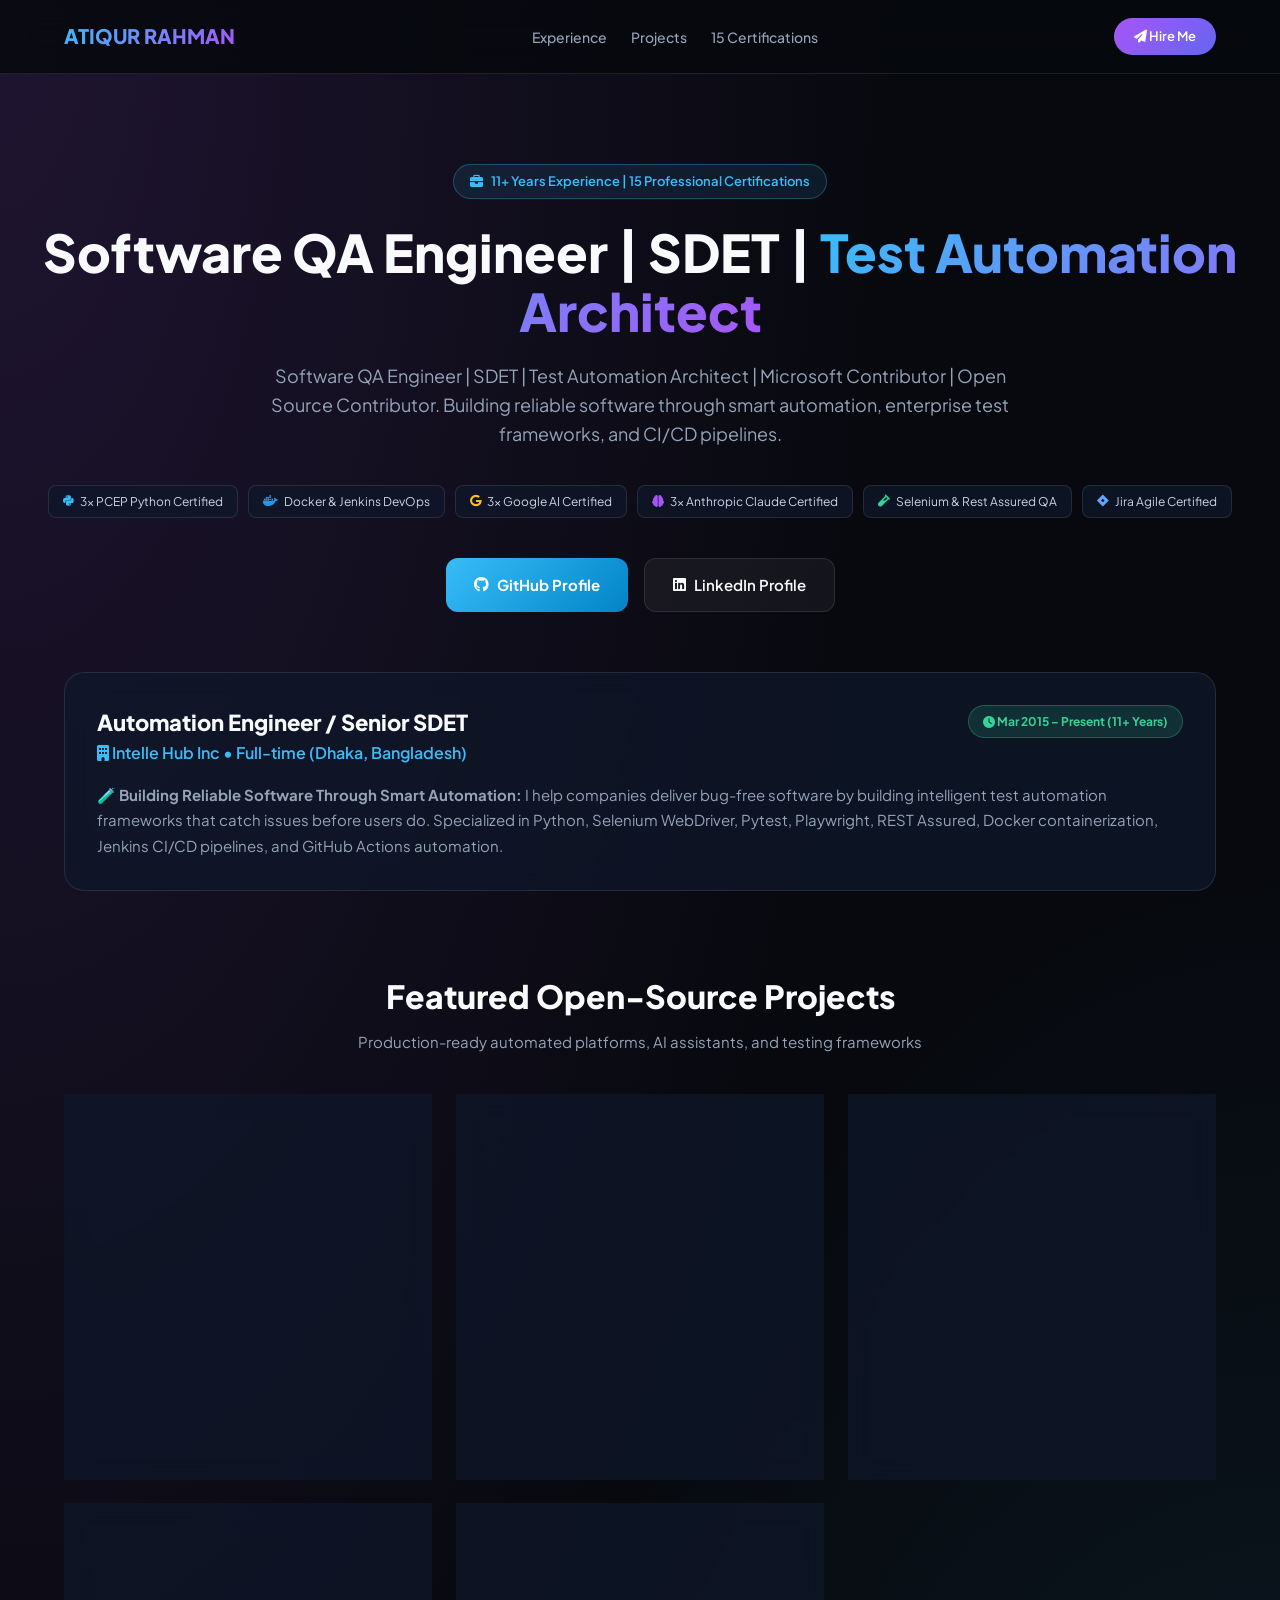
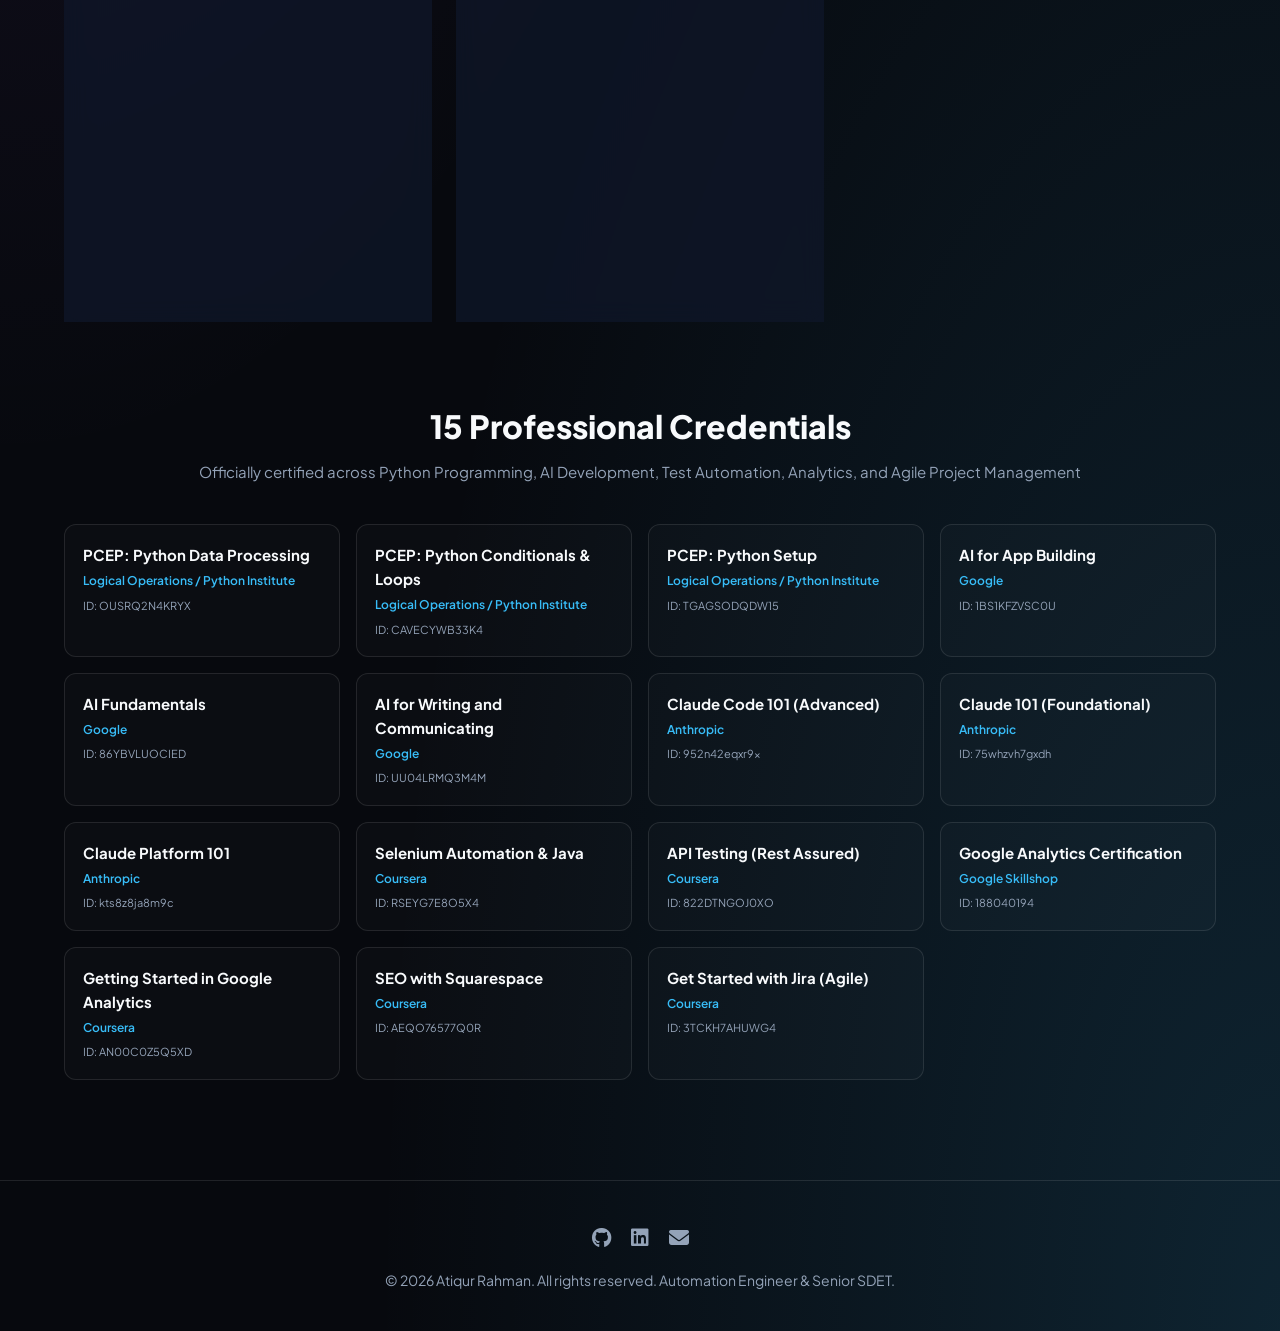
==== index.html @ 61e13b08 "docs: update main title to Software QA Engineer | SDET | Test Automation Architect | Microsoft Contr" ====
<!DOCTYPE html>
<html lang="en">
<head>
    <meta charset="UTF-8">
    <meta name="viewport" content="width=device-width, initial-scale=1.0">
    <meta name="description" content="Official Resume & Portfolio of Atiqur Rahman - Freelance QA Engineer, Remote SDET Automation Engineer, AI Workflow Automation Specialist & Docker/Jenkins DevOps practitioner.">
    <meta name="keywords" content="Atiqur Rahman, Atiqur Rahman SDET, Freelance QA Engineer, SDET-QA Automation Job, Remote SDET Automation Engineer, AI Workflow Automation Specialist, Docker, Jenkins, Containerization, QA Engineer Job, QA Engineer Resume, SDET Expert in Github, PCEP Certified Python Developer, Claude AI Certified, How to Use Claude API">
    <link rel="canonical" href="https://atiqur-rahman-pro.github.io/cv/" />

    <!-- OpenGraph Metadata for Social & Search Engines -->
    <meta property="og:type" content="profile">
    <meta property="og:title" content="Atiqur Rahman - Freelance QA Engineer & Remote SDET Automation Engineer">
    <meta property="og:description" content="Resume of Atiqur Rahman - Senior SDET, Freelance QA Engineer, Remote SDET Automation Engineer, and AI Workflow Automation Specialist. 11+ years experience & 15 certifications.">
    <meta property="og:url" content="https://atiqur-rahman-pro.github.io/cv/">
    <meta property="og:site_name" content="Atiqur Rahman - SDET-QA Automation Resume & Portfolio">
    <meta property="profile:first_name" content="Atiqur">
    <meta property="profile:last_name" content="Rahman">

    <!-- Google Search Structured Data (Enhanced Person JSON-LD Schema) -->
    <script type="application/ld+json">
    {
      "@context": "https://schema.org",
      "@type": "Person",
      "name": "Atiqur Rahman",
      "givenName": "Atiqur",
      "familyName": "Rahman",
      "alternateName": [
        "Atiqur Rahman SDET",
        "Freelance QA Engineer",
        "Remote SDET Automation Engineer",
        "AI Workflow Automation Specialist",
        "SDET Expert in Github"
      ],
      "jobTitle": "Senior SDET & Remote SDET Automation Engineer",
      "worksFor": {
        "@type": "Organization",
        "name": "Intelle Hub Inc"
      },
      "url": "https://atiqur-rahman-pro.github.io/cv/",
      "sameAs": [
        "https://www.linkedin.com/in/atiqur-rahman-pro",
        "https://github.com/atiqur-rahman-pro"
      ],
      "knowsAbout": [
        "Freelance QA Engineer",
        "SDET-QA Automation Job",
        "Remote SDET Automation Engineer",
        "AI Workflow Automation Specialist",
        "Software Development Engineer in Test (SDET)",
        "Docker Containerization & Compose",
        "Jenkins CI/CD Automation Pipelines",
        "Python Test Automation Frameworks",
        "Claude AI API Integration",
        "Selenium WebDriver & Pytest",
        "Jira REST API Automation"
      ]
    }
    </script>

    <!-- Google Search Structured Data (YouTube VideoObject Schema) -->
    <script type="application/ld+json">
    {
      "@context": "https://schema.org",
      "@type": "VideoObject",
      "name": "How to Use Claude API in Python & Build Automated Jira Workflows",
      "description": "Learn how to integrate Anthropic Claude 3.5 Sonnet API in Python, stream real-time responses, and auto-triage bug reports into Jira REST API tickets.",
      "thumbnailUrl": [
        "https://img.youtube.com/vi/7Nj9dbKWplY/maxresdefault.jpg",
        "https://atiqur-rahman-pro.github.io/cv/ai_automation_info_banner.jpg"
      ],
      "uploadDate": "2026-07-25T08:00:00+06:00",
      "duration": "PT8M30S",
      "contentUrl": "https://www.youtube.com/watch?v=7Nj9dbKWplY",
      "embedUrl": "https://www.youtube.com/embed/7Nj9dbKWplY",
      "author": {
        "@type": "Person",
        "name": "Atiqur Rahman"
      }
    }
    </script>




    <title>Atiqur Rahman - Freelance QA Engineer & Remote SDET Automation Engineer</title>



    <!-- Google Fonts -->
    <link rel="preconnect" href="https://fonts.googleapis.com">
    <link rel="preconnect" href="https://fonts.gstatic.com" crossorigin>
    <link href="https://fonts.googleapis.com/css2?family=Plus+Jakarta+Sans:wght@300;400;500;600;700;800&display=swap" rel="stylesheet">
    <!-- FontAwesome -->
    <link rel="stylesheet" href="https://cdnjs.cloudflare.com/ajax/libs/font-awesome/6.4.0/css/all.min.css">
    
    <style>
        :root {
            --bg-dark: #07090e;
            --panel-bg: rgba(15, 23, 42, 0.75);
            --panel-border: rgba(255, 255, 255, 0.1);
            --accent-cyan: #38bdf8;
            --accent-purple: #a855f7;
            --accent-green: #34d399;
            --accent-amber: #fbbf24;
            --text-main: #f8fafc;
            --text-muted: #94a3b8;
            --radius-lg: 20px;
            --radius-md: 12px;
        }

        * { margin: 0; padding: 0; box-sizing: border-box; font-family: 'Plus Jakarta Sans', sans-serif; }

        body {
            background-color: var(--bg-dark);
            background-image: 
                radial-gradient(at 0% 0%, rgba(168, 85, 247, 0.15) 0px, transparent 50%),
                radial-gradient(at 100% 100%, rgba(56, 189, 248, 0.15) 0px, transparent 50%);
            color: var(--text-main);
            line-height: 1.6;
        }

        .container { max-width: 1200px; margin: 0 auto; padding: 0 24px; }

        /* Navbar */
        header {
            position: sticky; top: 0; z-index: 100;
            background: rgba(7, 9, 14, 0.85); backdrop-filter: blur(16px);
            border-bottom: 1px solid var(--panel-border);
            padding: 18px 0;
        }
        .nav-wrap { display: flex; justify-content: space-between; align-items: center; }
        .logo { font-size: 20px; font-weight: 800; background: linear-gradient(135deg, var(--accent-cyan), var(--accent-purple)); -webkit-background-clip: text; -webkit-text-fill-color: transparent; }
        .nav-links { display: flex; gap: 24px; list-style: none; }
        .nav-links a { color: var(--text-muted); text-decoration: none; font-weight: 500; transition: color 0.2s; font-size: 14px; }
        .nav-links a:hover { color: var(--accent-cyan); }
        .btn-hire { background: linear-gradient(135deg, var(--accent-purple), #6366f1); color: #fff; padding: 8px 20px; border-radius: 30px; text-decoration: none; font-weight: 600; font-size: 13px; }

        /* Mobile Menu Toggle */
        .menu-toggle { display: none; background: none; border: none; color: var(--text-main); font-size: 20px; cursor: pointer; }

        /* Hero Section */
        .hero { padding: 90px 0 60px; text-align: center; }
        .hero-badge { display: inline-flex; align-items: center; gap: 8px; background: rgba(56, 189, 248, 0.1); border: 1px solid rgba(56, 189, 248, 0.3); color: var(--accent-cyan); padding: 6px 16px; border-radius: 30px; font-size: 13px; font-weight: 600; margin-bottom: 24px; }
        .hero h1 { font-size: 52px; font-weight: 800; line-height: 1.15; margin-bottom: 20px; }
        .hero h1 span { background: linear-gradient(135deg, var(--accent-cyan), var(--accent-purple)); -webkit-background-clip: text; -webkit-text-fill-color: transparent; }
        .hero p { font-size: 18px; color: var(--text-muted); max-width: 780px; margin: 0 auto 36px; }

        .cert-ribbon { display: flex; justify-content: center; flex-wrap: wrap; gap: 10px; margin-bottom: 40px; }
        .cert-chip { background: var(--panel-bg); border: 1px solid var(--panel-border); padding: 6px 14px; border-radius: 8px; font-size: 12px; color: #cbd5e1; display: flex; align-items: center; gap: 6px; }

        .hero-cta { display: flex; justify-content: center; gap: 16px; flex-wrap: wrap; }
        .btn-primary { background: linear-gradient(135deg, var(--accent-cyan), #0284c7); color: #fff; padding: 14px 28px; border-radius: var(--radius-md); text-decoration: none; font-weight: 700; font-size: 15px; display: flex; align-items: center; gap: 8px; }
        .btn-secondary { background: rgba(255, 255, 255, 0.05); border: 1px solid var(--panel-border); color: var(--text-main); padding: 14px 28px; border-radius: var(--radius-md); text-decoration: none; font-weight: 600; font-size: 15px; display: flex; align-items: center; gap: 8px; }

        /* Experience Card */
        .exp-card { background: var(--panel-bg); border: 1px solid var(--panel-border); border-radius: var(--radius-lg); padding: 32px; margin-bottom: 60px; backdrop-filter: blur(12px); }
        .exp-header { display: flex; justify-content: space-between; align-items: flex-start; flex-wrap: wrap; gap: 16px; margin-bottom: 16px; }
        .exp-title h3 { font-size: 22px; font-weight: 800; color: var(--text-main); }
        .exp-title .company { font-size: 16px; color: var(--accent-cyan); font-weight: 600; }
        .exp-badge { background: rgba(52, 211, 153, 0.15); border: 1px solid rgba(52, 211, 153, 0.3); color: var(--accent-green); padding: 6px 14px; border-radius: 20px; font-size: 12px; font-weight: 700; }
        .exp-card p { color: var(--text-muted); font-size: 15px; line-height: 1.7; }

        /* Section Titles */
        .section-title { text-align: center; margin: 80px 0 40px; }
        .section-title h2 { font-size: 32px; font-weight: 800; }
        .section-title p { color: var(--text-muted); font-size: 15px; margin-top: 8px; }

        /* Projects Grid */
        .projects-grid { display: grid; grid-template-columns: repeat(auto-fit, minmax(320px, 1fr)); gap: 24px; }
        .project-card { background: var(--panel-bg); backdrop-filter: blur(12px); border: 1px solid var(--panel-border); border-radius: var(--radius-lg); padding: 28px; display: flex; flex-direction: column; justify-content: space-between; transition: transform 0.3s, border-color 0.3s; }
        .project-card:hover { transform: translateY(-4px); border-color: var(--accent-purple); }
        .project-tag { font-size: 11px; font-weight: 700; text-transform: uppercase; color: var(--accent-cyan); letter-spacing: 1px; margin-bottom: 12px; }
        .project-card h3 { font-size: 20px; font-weight: 700; margin-bottom: 10px; }
        .project-card p { font-size: 14px; color: var(--text-muted); margin-bottom: 20px; line-height: 1.6; }
        .tech-stack { display: flex; flex-wrap: wrap; gap: 6px; margin-bottom: 24px; }
        .t-badge { background: rgba(255, 255, 255, 0.05); border: 1px solid rgba(255, 255, 255, 0.08); padding: 4px 10px; border-radius: 6px; font-size: 11px; color: #cbd5e1; }
        .project-links { display: flex; gap: 12px; margin-top: auto; }
        .p-btn { font-size: 13px; font-weight: 600; text-decoration: none; color: var(--text-main); background: rgba(255, 255, 255, 0.06); padding: 8px 16px; border-radius: 8px; border: 1px solid var(--panel-border); display: flex; align-items: center; gap: 6px; }
        .p-btn:hover { background: rgba(255, 255, 255, 0.12); }

        /* Certifications Grid (All 15 Certifications) */
        .cert-grid { display: grid; grid-template-columns: repeat(auto-fit, minmax(260px, 1fr)); gap: 16px; }
        .cert-card { background: rgba(255, 255, 255, 0.02); border: 1px solid var(--panel-border); border-radius: var(--radius-md); padding: 18px; }
        .cert-card h4 { font-size: 15px; font-weight: 700; margin-bottom: 4px; color: var(--text-main); }
        .cert-card .org { font-size: 12px; color: var(--accent-cyan); font-weight: 600; margin-bottom: 6px; }
        .cert-card .id { font-size: 11px; color: var(--text-muted); }

        /* Responsive Breakpoints */
        @media (max-width: 768px) {
            .hero h1 { font-size: 36px; }
            .nav-links { display: none; }
            .menu-toggle { display: block; }
            .nav-links.active { display: flex; position: absolute; top: 100%; left: 0; right: 0; background: var(--bg-dark); flex-direction: column; padding: 20px; border-bottom: 1px solid var(--panel-border); text-align: center; }
        }

        /* Footer */
        footer { border-top: 1px solid var(--panel-border); margin-top: 100px; padding: 40px 0; text-align: center; color: var(--text-muted); font-size: 14px; }
        .social-links { display: flex; justify-content: center; gap: 20px; margin-bottom: 16px; font-size: 20px; }
        .social-links a { color: var(--text-muted); transition: color 0.2s; }
        .social-links a:hover { color: var(--accent-cyan); }
    </style>
</head>
<body>

    <!-- Header Navigation -->
    <header>
        <div class="container nav-wrap">
            <div class="logo">ATIQUR RAHMAN</div>
            <button class="menu-toggle" id="menuToggle" aria-label="Toggle navigation"><i class="fa-solid fa-bars"></i></button>
            <ul class="nav-links" id="navLinks">
                <li><a href="#experience">Experience</a></li>
                <li><a href="#projects">Projects</a></li>
                <li><a href="#certifications">15 Certifications</a></li>
            </ul>
            <a href="mailto:rahman.arpro@gmail.com" class="btn-hire"><i class="fa-solid fa-paper-plane"></i> Hire Me</a>
        </div>
    </header>

    <!-- Hero Section -->
    <section class="hero container">
        <div class="hero-badge">
            <i class="fa-solid fa-briefcase"></i> 11+ Years Experience | 15 Professional Certifications
        </div>
        <h1>Software QA Engineer | SDET | <span>Test Automation Architect</span></h1>
        <p>Software QA Engineer | SDET | Test Automation Architect | Microsoft Contributor | Open Source Contributor. Building reliable software through smart automation, enterprise test frameworks, and CI/CD pipelines.</p>

        <div class="cert-ribbon">
            <div class="cert-chip"><i class="fa-brands fa-python" style="color:#38bdf8"></i> 3x PCEP Python Certified</div>
            <div class="cert-chip"><i class="fa-brands fa-docker" style="color:#2496ed"></i> Docker & Jenkins DevOps</div>
            <div class="cert-chip"><i class="fa-brands fa-google" style="color:#fbbf24"></i> 3x Google AI Certified</div>
            <div class="cert-chip"><i class="fa-solid fa-brain" style="color:#a855f7"></i> 3x Anthropic Claude Certified</div>
            <div class="cert-chip"><i class="fa-solid fa-vial" style="color:#34d399"></i> Selenium & Rest Assured QA</div>
            <div class="cert-chip"><i class="fa-brands fa-jira" style="color:#60a5fa"></i> Jira Agile Certified</div>
        </div>

        <div class="hero-cta">
            <a href="https://github.com/atiqur-rahman-pro" target="_blank" class="btn-primary"><i class="fa-brands fa-github"></i> GitHub Profile</a>
            <a href="https://www.linkedin.com/in/atiqur-rahman-pro" target="_blank" class="btn-secondary"><i class="fa-brands fa-linkedin"></i> LinkedIn Profile</a>
        </div>
    </section>

    <!-- Experience Highlight -->
    <section class="container" id="experience">
        <div class="exp-card">
            <div class="exp-header">
                <div class="exp-title">
                    <h3>Automation Engineer / Senior SDET</h3>
                    <div class="company"><i class="fa-solid fa-building"></i> Intelle Hub Inc • Full-time (Dhaka, Bangladesh)</div>
                </div>
                <div class="exp-badge"><i class="fa-solid fa-clock"></i> Mar 2015 – Present (11+ Years)</div>
            </div>
            <p>🧪 <b>Building Reliable Software Through Smart Automation:</b> I help companies deliver bug-free software by building intelligent test automation frameworks that catch issues before users do. Specialized in Python, Selenium WebDriver, Pytest, Playwright, REST Assured, Docker containerization, Jenkins CI/CD pipelines, and GitHub Actions automation.</p>
        </div>
    </section>


    <!-- Featured Projects -->
    <section class="container" id="projects">
        <div class="section-title">
            <h2>Featured Open-Source Projects</h2>
            <p>Production-ready automated platforms, AI assistants, and testing frameworks</p>
        </div>

        <div class="projects-grid">
            
            <!-- OmniAgent AI -->
            <div class="project-card">
                <div>
                    <div class="project-tag">AI & Workflow Automation</div>
                    <h3>OmniAgent Platform</h3>
                    <p>Enterprise AI workflow platform connecting Claude AI & Gemini with Jira REST API to auto-triage customer bug reports into Jira issues with live glassmorphism dashboard.</p>
                    <div class="tech-stack">
                        <span class="t-badge">Python</span>
                        <span class="t-badge">FastAPI</span>
                        <span class="t-badge">Claude API</span>
                        <span class="t-badge">Jira REST API</span>
                        <span class="t-badge">Pytest</span>
                    </div>
                </div>
                <div class="project-links">
                    <a href="https://github.com/atiqur-rahman-pro/omniagent-ai" target="_blank" class="p-btn"><i class="fa-brands fa-github"></i> Code Repo</a>
                </div>
            </div>

            <!-- AI Voice Examiner -->
            <div class="project-card">
                <div>
                    <div class="project-tag">AI & Voice Tool</div>
                    <h3>AI Voice Examiner</h3>
                    <p>Browser-native voice interview examiner covering 110+ SDET & QA topics across 11 essential domains. Evaluates spoken answers using Web Speech APIs and keyword auto-scoring.</p>
                    <div class="tech-stack">
                        <span class="t-badge">JavaScript</span>
                        <span class="t-badge">Web Speech API</span>
                        <span class="t-badge">NLP Scoring</span>
                        <span class="t-badge">Serverless</span>
                    </div>
                </div>
                <div class="project-links">
                    <a href="https://github.com/atiqur-rahman-pro/qa-interview-prep" target="_blank" class="p-btn"><i class="fa-brands fa-github"></i> Code Repo</a>
                </div>
            </div>

            <!-- 12-Point Web Audit -->
            <div class="project-card">
                <div>
                    <div class="project-tag">QA Automation & CI/CD</div>
                    <h3>12-Point Web Audit Framework</h3>
                    <p>Automated diagnostic framework reducing audit execution time from 4 hours to ~60s (95% efficiency gain). Integrated with Allure Reports & GitHub Actions CI/CD.</p>
                    <div class="tech-stack">
                        <span class="t-badge">Python</span>
                        <span class="t-badge">Selenium</span>
                        <span class="t-badge">Pytest</span>
                        <span class="t-badge">Allure</span>
                        <span class="t-badge">CI/CD</span>
                    </div>
                </div>
                <div class="project-links">
                    <a href="https://github.com/atiqur-rahman-pro/web-audit-automation-framework" target="_blank" class="p-btn"><i class="fa-brands fa-github"></i> Code Repo</a>
                </div>
            </div>

            <!-- Enterprise Todo App & Automated Test Suite -->
            <div class="project-card">
                <div>
                    <div class="project-tag">Web & Test Automation</div>
                    <h3>Enterprise Todo App & Test Suite</h3>
                    <p>Modern task management application paired with an automated Playwright & Pytest E2E regression testing framework. Features cross-browser CI/CD execution and LocalStorage state validation.</p>
                    <div class="tech-stack">
                        <span class="t-badge">Python</span>
                        <span class="t-badge">Playwright</span>
                        <span class="t-badge">Pytest</span>
                        <span class="t-badge">JavaScript</span>
                        <span class="t-badge">GitHub Actions</span>
                    </div>
                </div>
                <div class="project-links">
                    <a href="https://github.com/atiqur-rahman-pro/todo-app" target="_blank" class="p-btn"><i class="fa-brands fa-github"></i> Code Repo</a>
                </div>
            </div>

            <!-- GA4 BI Dashboard -->
            <div class="project-card">
                <div>
                    <div class="project-tag">Data Engineering & Analytics</div>
                    <h3>GA4 BI Analytics Dashboard</h3>
                    <p>Python data pipeline ingesting Google Analytics 4 API metrics into automated business intelligence dashboards for real-time user insights.</p>
                    <div class="tech-stack">
                        <span class="t-badge">Python</span>
                        <span class="t-badge">GA4 API</span>
                        <span class="t-badge">Pandas</span>
                        <span class="t-badge">BI Dashboard</span>
                    </div>
                </div>
                <div class="project-links">
                    <a href="https://github.com/atiqur-rahman-pro/ga4-bi-dashboard" target="_blank" class="p-btn"><i class="fa-brands fa-github"></i> Code Repo</a>
                </div>
            </div>

        </div>
    </section>

    <!-- Certifications Matrix (All 15 Certifications) -->
    <section class="container" id="certifications">
        <div class="section-title">
            <h2>15 Professional Credentials</h2>
            <p>Officially certified across Python Programming, AI Development, Test Automation, Analytics, and Agile Project Management</p>
        </div>

        <div class="cert-grid">
            <div class="cert-card">
                <h4>PCEP: Python Data Processing</h4>
                <div class="org">Logical Operations / Python Institute</div>
                <div class="id">ID: OUSRQ2N4KRYX</div>
            </div>
            <div class="cert-card">
                <h4>PCEP: Python Conditionals & Loops</h4>
                <div class="org">Logical Operations / Python Institute</div>
                <div class="id">ID: CAVECYWB33K4</div>
            </div>
            <div class="cert-card">
                <h4>PCEP: Python Setup</h4>
                <div class="org">Logical Operations / Python Institute</div>
                <div class="id">ID: TGAGSODQDW15</div>
            </div>
            <div class="cert-card">
                <h4>AI for App Building</h4>
                <div class="org">Google</div>
                <div class="id">ID: 1BS1KFZVSC0U</div>
            </div>
            <div class="cert-card">
                <h4>AI Fundamentals</h4>
                <div class="org">Google</div>
                <div class="id">ID: 86YBVLUOCIED</div>
            </div>
            <div class="cert-card">
                <h4>AI for Writing and Communicating</h4>
                <div class="org">Google</div>
                <div class="id">ID: UU04LRMQ3M4M</div>
            </div>
            <div class="cert-card">
                <h4>Claude Code 101 (Advanced)</h4>
                <div class="org">Anthropic</div>
                <div class="id">ID: 952n42eqxr9x</div>
            </div>
            <div class="cert-card">
                <h4>Claude 101 (Foundational)</h4>
                <div class="org">Anthropic</div>
                <div class="id">ID: 75whzvh7gxdh</div>
            </div>
            <div class="cert-card">
                <h4>Claude Platform 101</h4>
                <div class="org">Anthropic</div>
                <div class="id">ID: kts8z8ja8m9c</div>
            </div>

            <div class="cert-card">
                <h4>Selenium Automation & Java</h4>
                <div class="org">Coursera</div>
                <div class="id">ID: RSEYG7E8O5X4</div>
            </div>
            <div class="cert-card">
                <h4>API Testing (Rest Assured)</h4>
                <div class="org">Coursera</div>
                <div class="id">ID: 822DTNGOJ0XO</div>
            </div>
            <div class="cert-card">
                <h4>Google Analytics Certification</h4>
                <div class="org">Google Skillshop</div>
                <div class="id">ID: 188040194</div>
            </div>
            <div class="cert-card">
                <h4>Getting Started in Google Analytics</h4>
                <div class="org">Coursera</div>
                <div class="id">ID: AN00C0Z5Q5XD</div>
            </div>
            <div class="cert-card">
                <h4>SEO with Squarespace</h4>
                <div class="org">Coursera</div>
                <div class="id">ID: AEQO76577Q0R</div>
            </div>
            <div class="cert-card">
                <h4>Get Started with Jira (Agile)</h4>
                <div class="org">Coursera</div>
                <div class="id">ID: 3TCKH7AHUWG4</div>
            </div>
        </div>
    </section>

    <!-- Footer -->
    <footer>
        <div class="container">
            <div class="social-links">
                <a href="https://github.com/atiqur-rahman-pro" target="_blank" aria-label="GitHub"><i class="fa-brands fa-github"></i></a>
                <a href="https://www.linkedin.com/in/atiqur-rahman-pro" target="_blank" aria-label="LinkedIn"><i class="fa-brands fa-linkedin"></i></a>
                <a href="mailto:rahman.arpro@gmail.com" aria-label="Email"><i class="fa-solid fa-envelope"></i></a>
            </div>
            <p>&copy; 2026 Atiqur Rahman. All rights reserved. Automation Engineer & Senior SDET.</p>
        </div>
    </footer>

    <script>
        // Responsive Menu Toggle
        const menuToggle = document.getElementById('menuToggle');
        const navLinks = document.getElementById('navLinks');
        if (menuToggle && navLinks) {
            menuToggle.addEventListener('click', () => {
                navLinks.classList.toggle('active');
            });
        }
    </script>
</body>
</html>
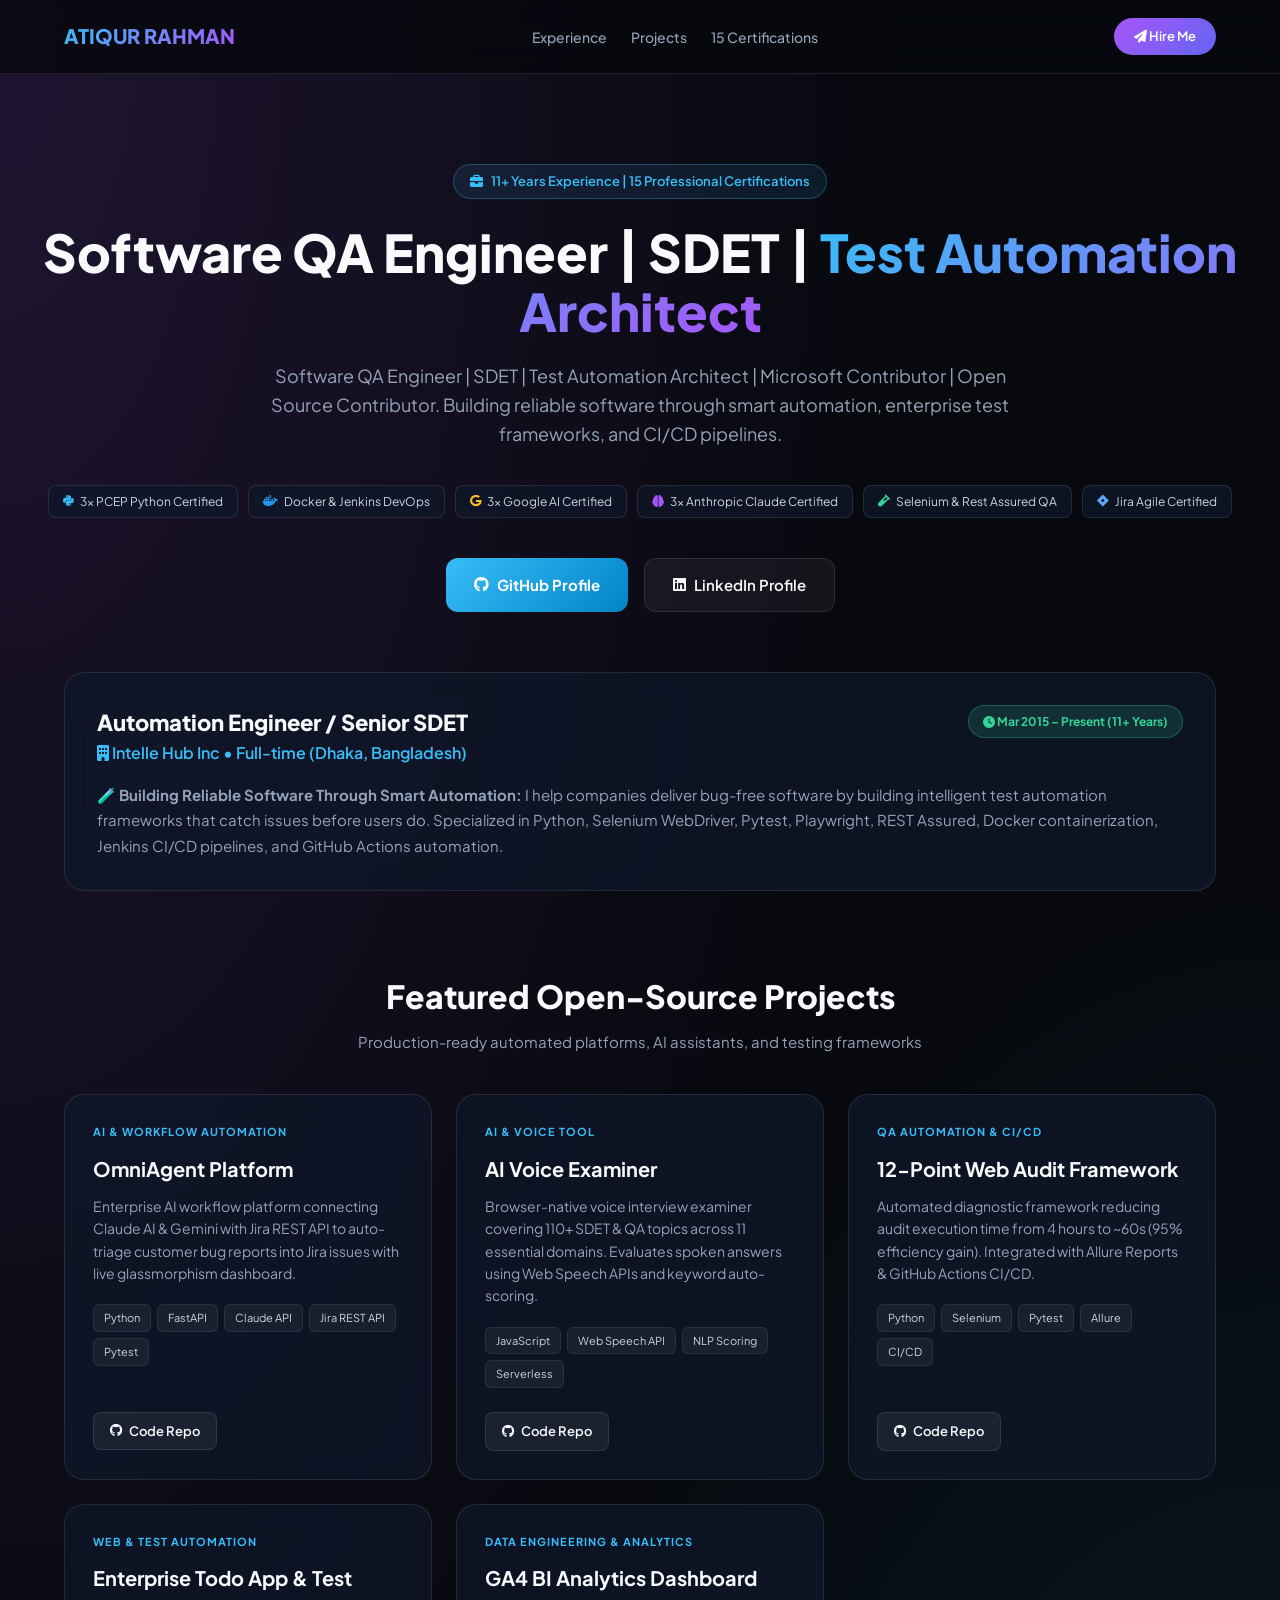
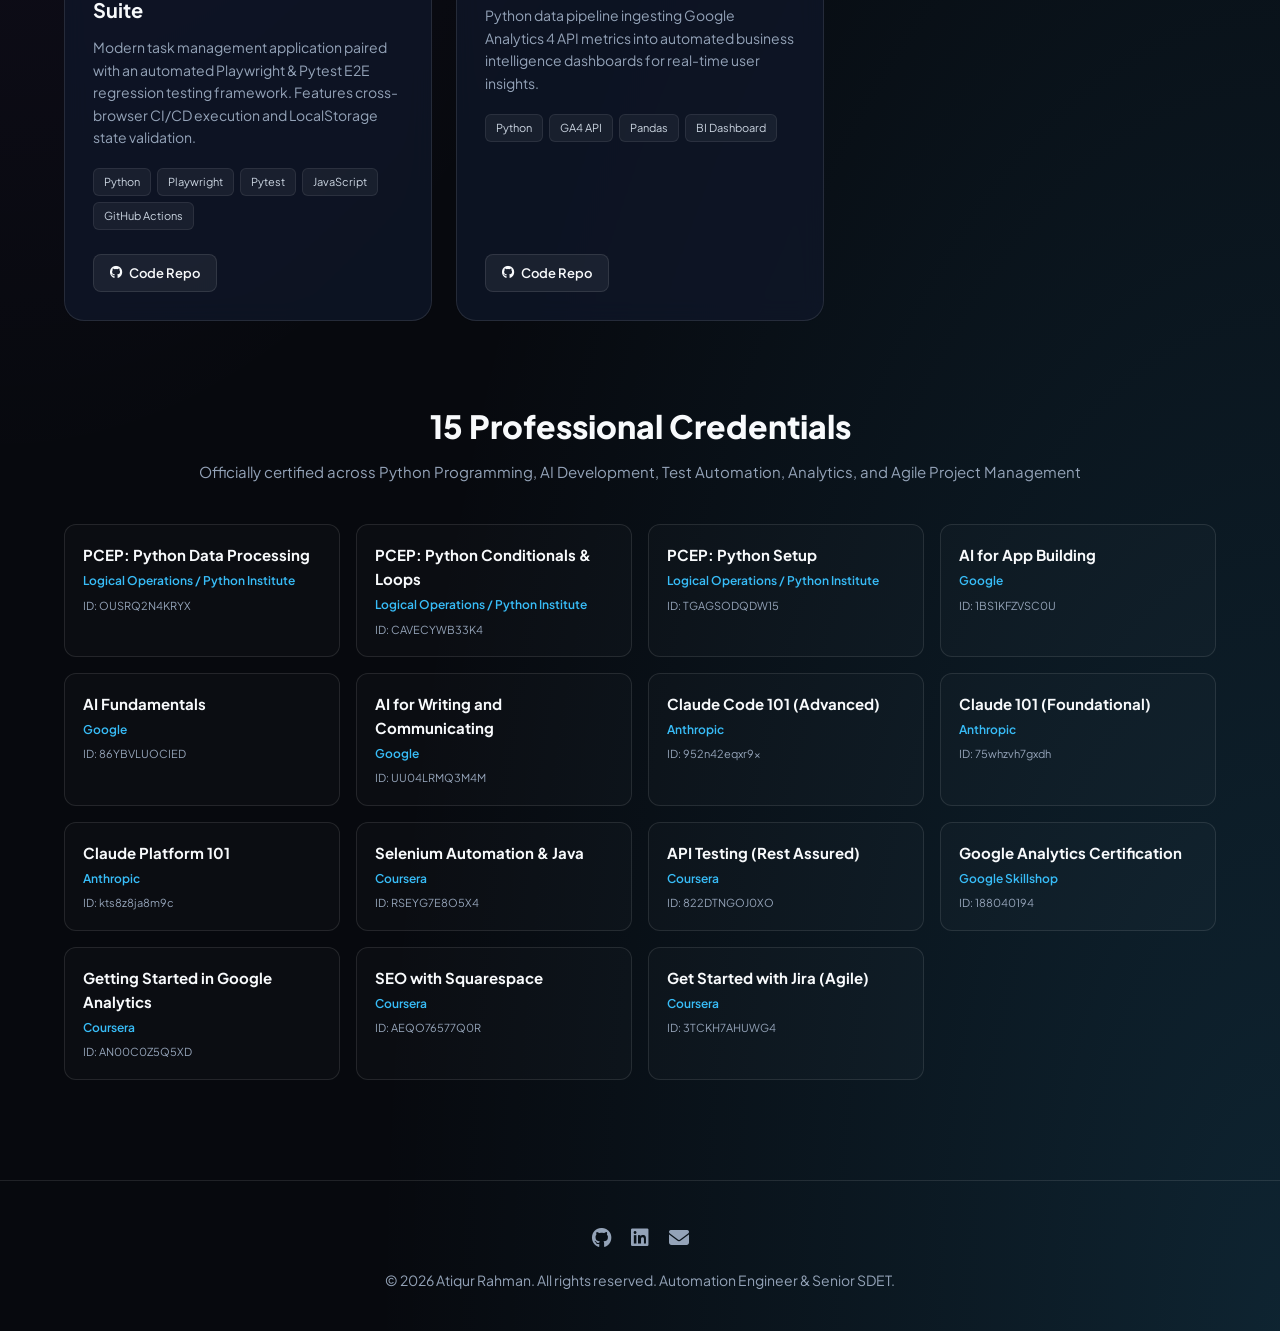
==== commit b827f2b0: "seo: update OpenGraph & Twitter meta tags with new title and preview banner image" ====
--- a/index.html
+++ b/index.html
@@ -9,10 +9,11 @@
 
     <!-- OpenGraph Metadata for Social & Search Engines -->
     <meta property="og:type" content="profile">
-    <meta property="og:title" content="Atiqur Rahman - Freelance QA Engineer & Remote SDET Automation Engineer">
-    <meta property="og:description" content="Resume of Atiqur Rahman - Senior SDET, Freelance QA Engineer, Remote SDET Automation Engineer, and AI Workflow Automation Specialist. 11+ years experience & 15 certifications.">
+    <meta property="og:title" content="Atiqur Rahman | Software QA Engineer | SDET | Test Automation Architect | Microsoft Contributor">
+    <meta property="og:description" content="Software QA Engineer, SDET, Test Automation Architect, Microsoft Contributor, and Open Source Contributor. 11+ years experience & 15 professional certifications.">
     <meta property="og:url" content="https://atiqur-rahman-pro.github.io/cv/">
-    <meta property="og:site_name" content="Atiqur Rahman - SDET-QA Automation Resume & Portfolio">
+    <meta property="og:site_name" content="Atiqur Rahman - Software QA Engineer & SDET Architect">
+    <meta property="og:image" content="https://atiqur-rahman-pro.github.io/cv/ai_automation_info_banner.jpg">
     <meta property="profile:first_name" content="Atiqur">
     <meta property="profile:last_name" content="Rahman">
 
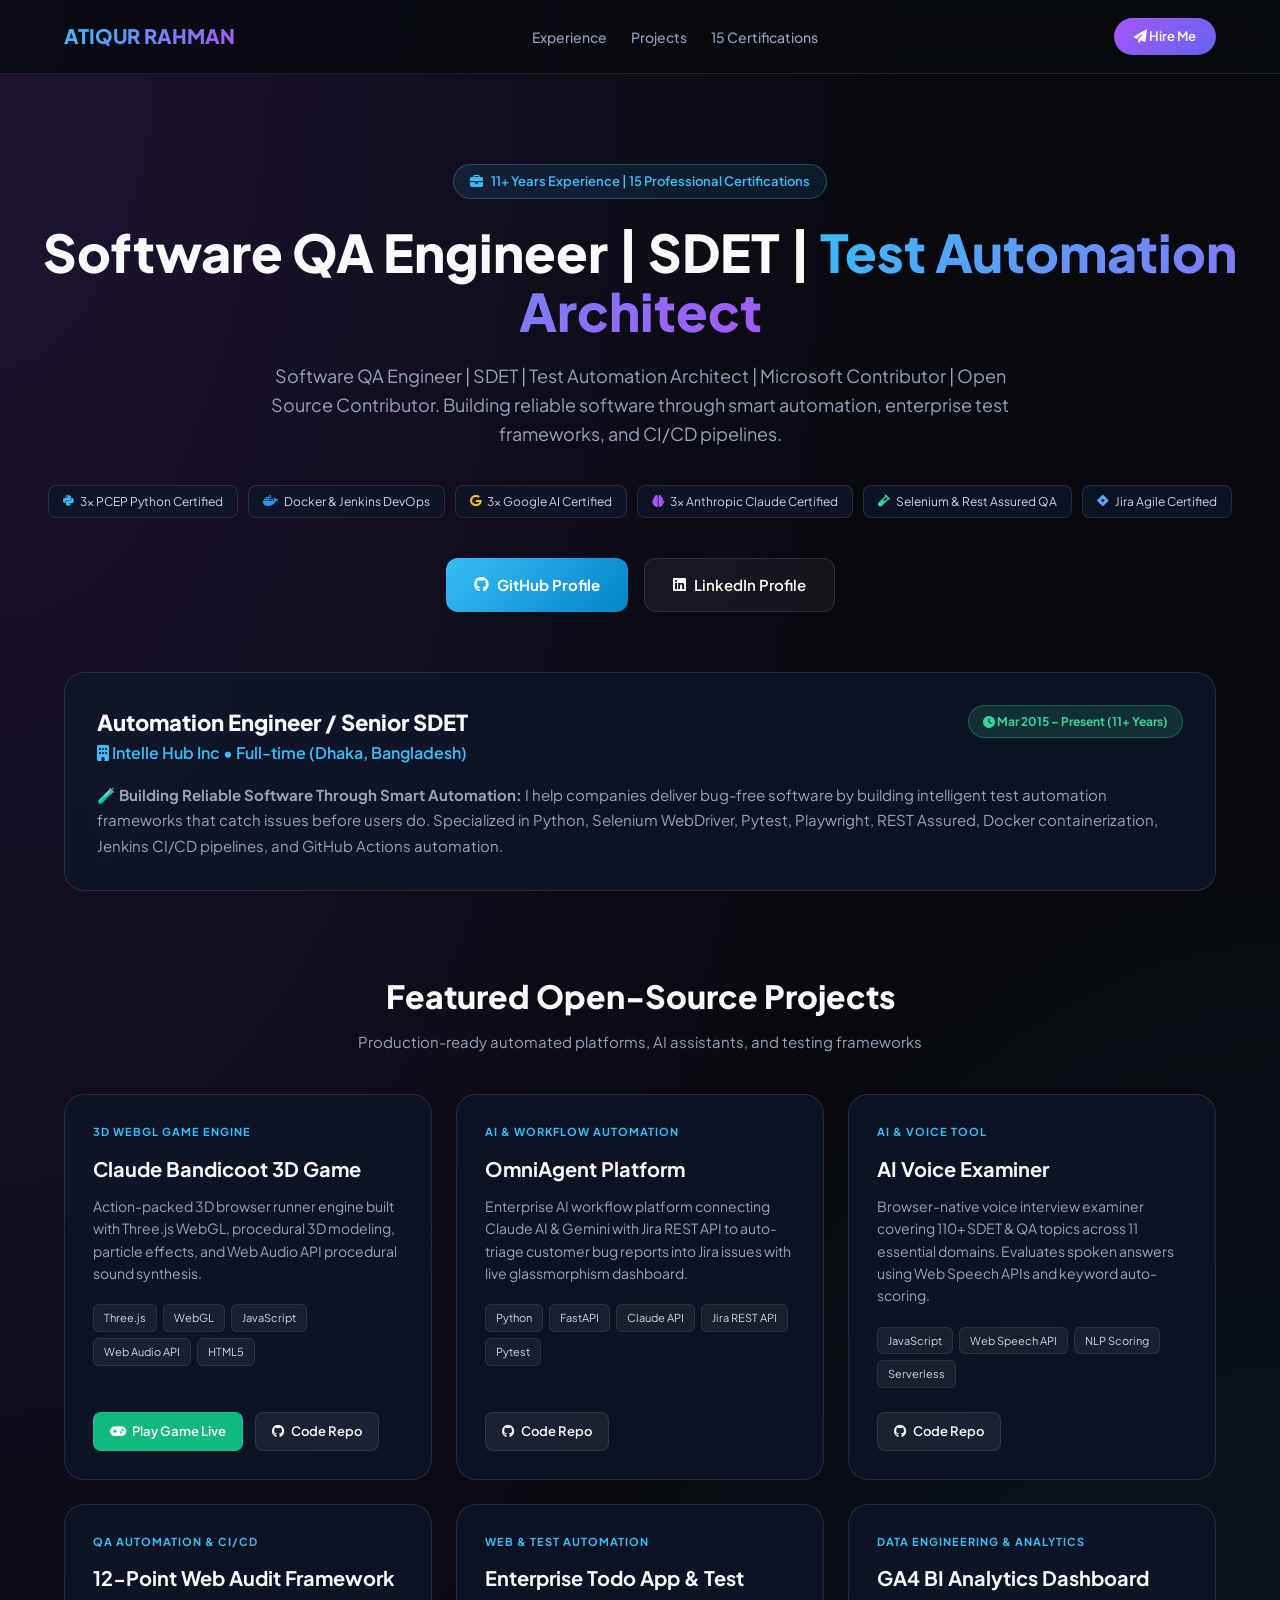
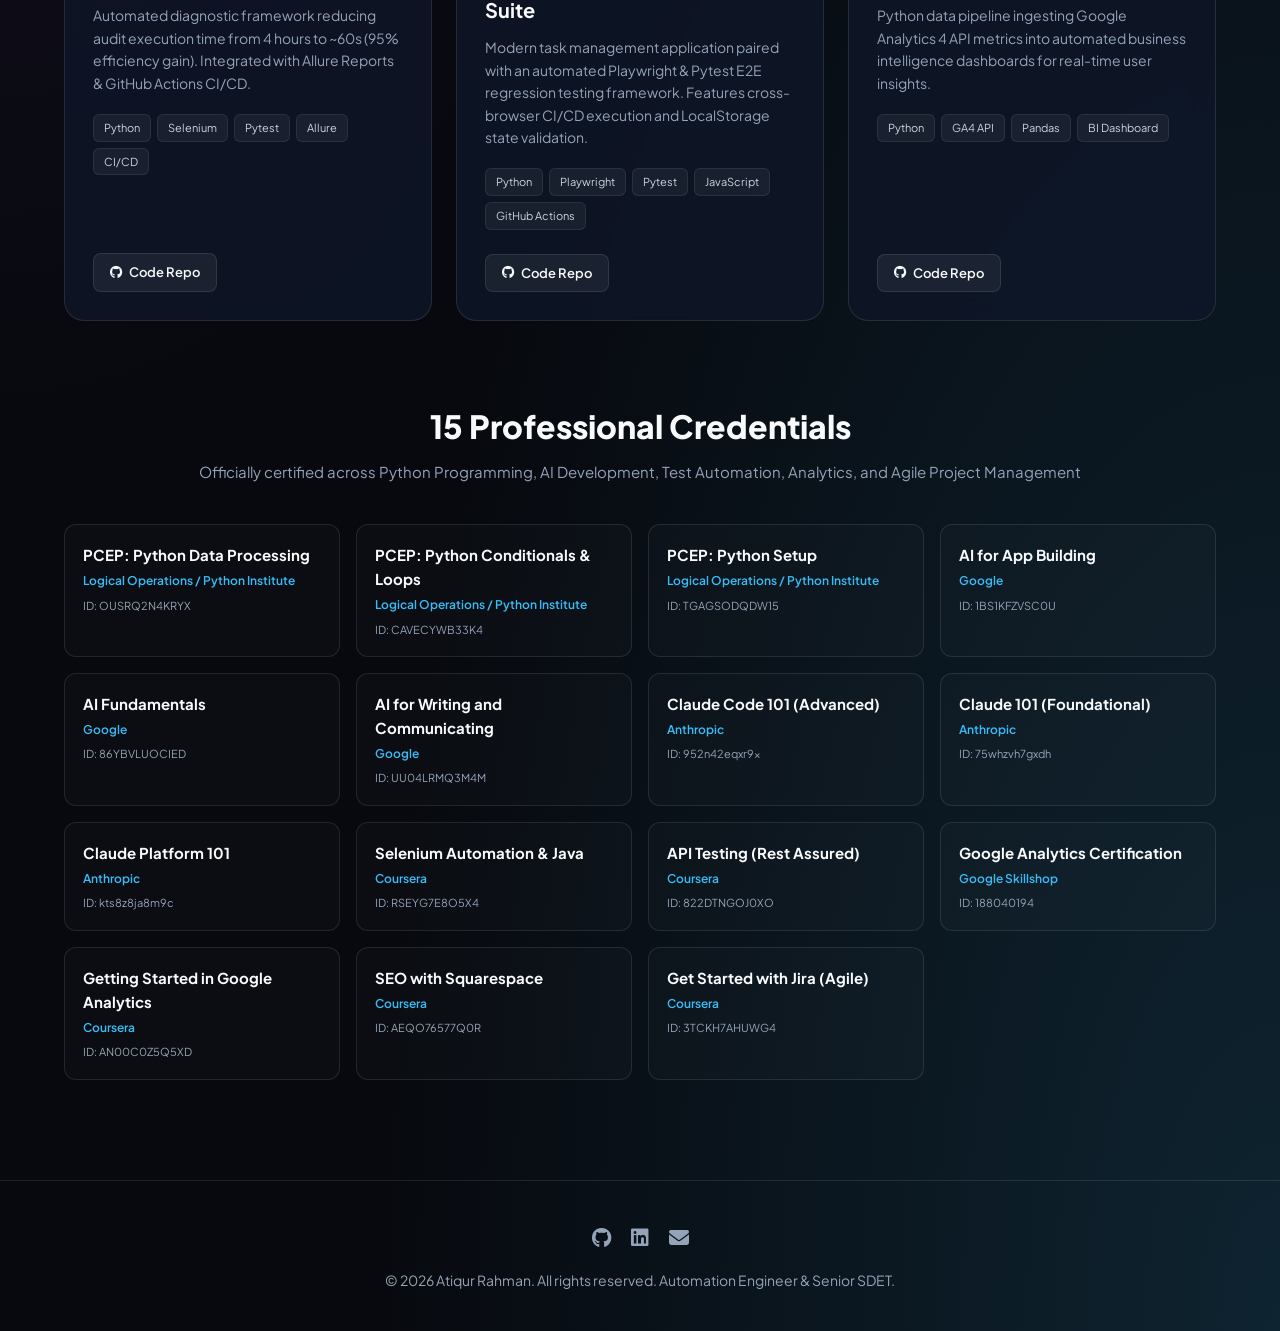
==== commit be8126dc: "docs: update web CV and README with latest open source contributions and 3D game" ====
--- a/index.html
+++ b/index.html
@@ -264,6 +264,26 @@
 
         <div class="projects-grid">
             
+            <!-- Claude Bandicoot 3D Game -->
+            <div class="project-card">
+                <div>
+                    <div class="project-tag">3D WebGL Game Engine</div>
+                    <h3>Claude Bandicoot 3D Game</h3>
+                    <p>Action-packed 3D browser runner engine built with Three.js WebGL, procedural 3D modeling, particle effects, and Web Audio API procedural sound synthesis.</p>
+                    <div class="tech-stack">
+                        <span class="t-badge">Three.js</span>
+                        <span class="t-badge">WebGL</span>
+                        <span class="t-badge">JavaScript</span>
+                        <span class="t-badge">Web Audio API</span>
+                        <span class="t-badge">HTML5</span>
+                    </div>
+                </div>
+                <div class="project-links">
+                    <a href="https://atiqur-rahman-pro.github.io/claude-bandicoot/" target="_blank" class="p-btn" style="background:#10b981; color:#fff"><i class="fa-solid fa-gamepad"></i> Play Game Live</a>
+                    <a href="https://github.com/atiqur-rahman-pro/claude-bandicoot" target="_blank" class="p-btn"><i class="fa-brands fa-github"></i> Code Repo</a>
+                </div>
+            </div>
+
             <!-- OmniAgent AI -->
             <div class="project-card">
                 <div>
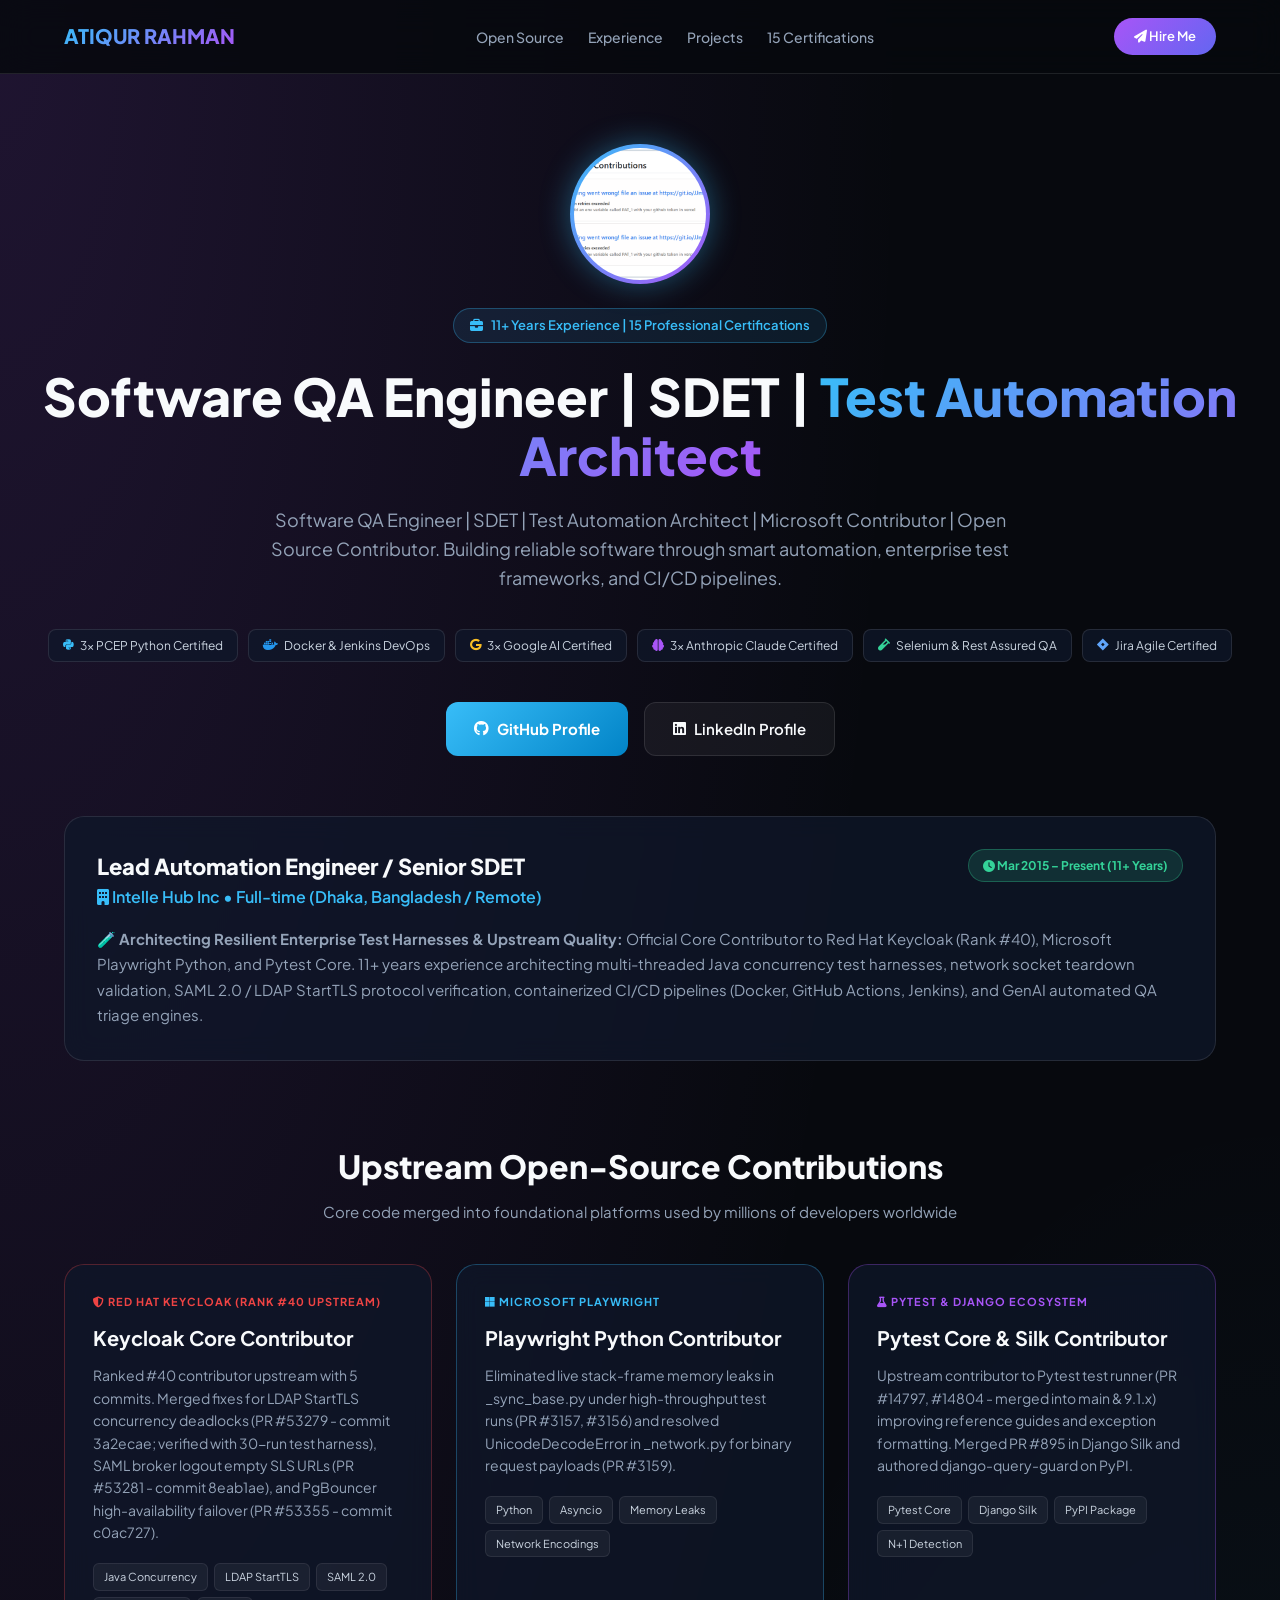
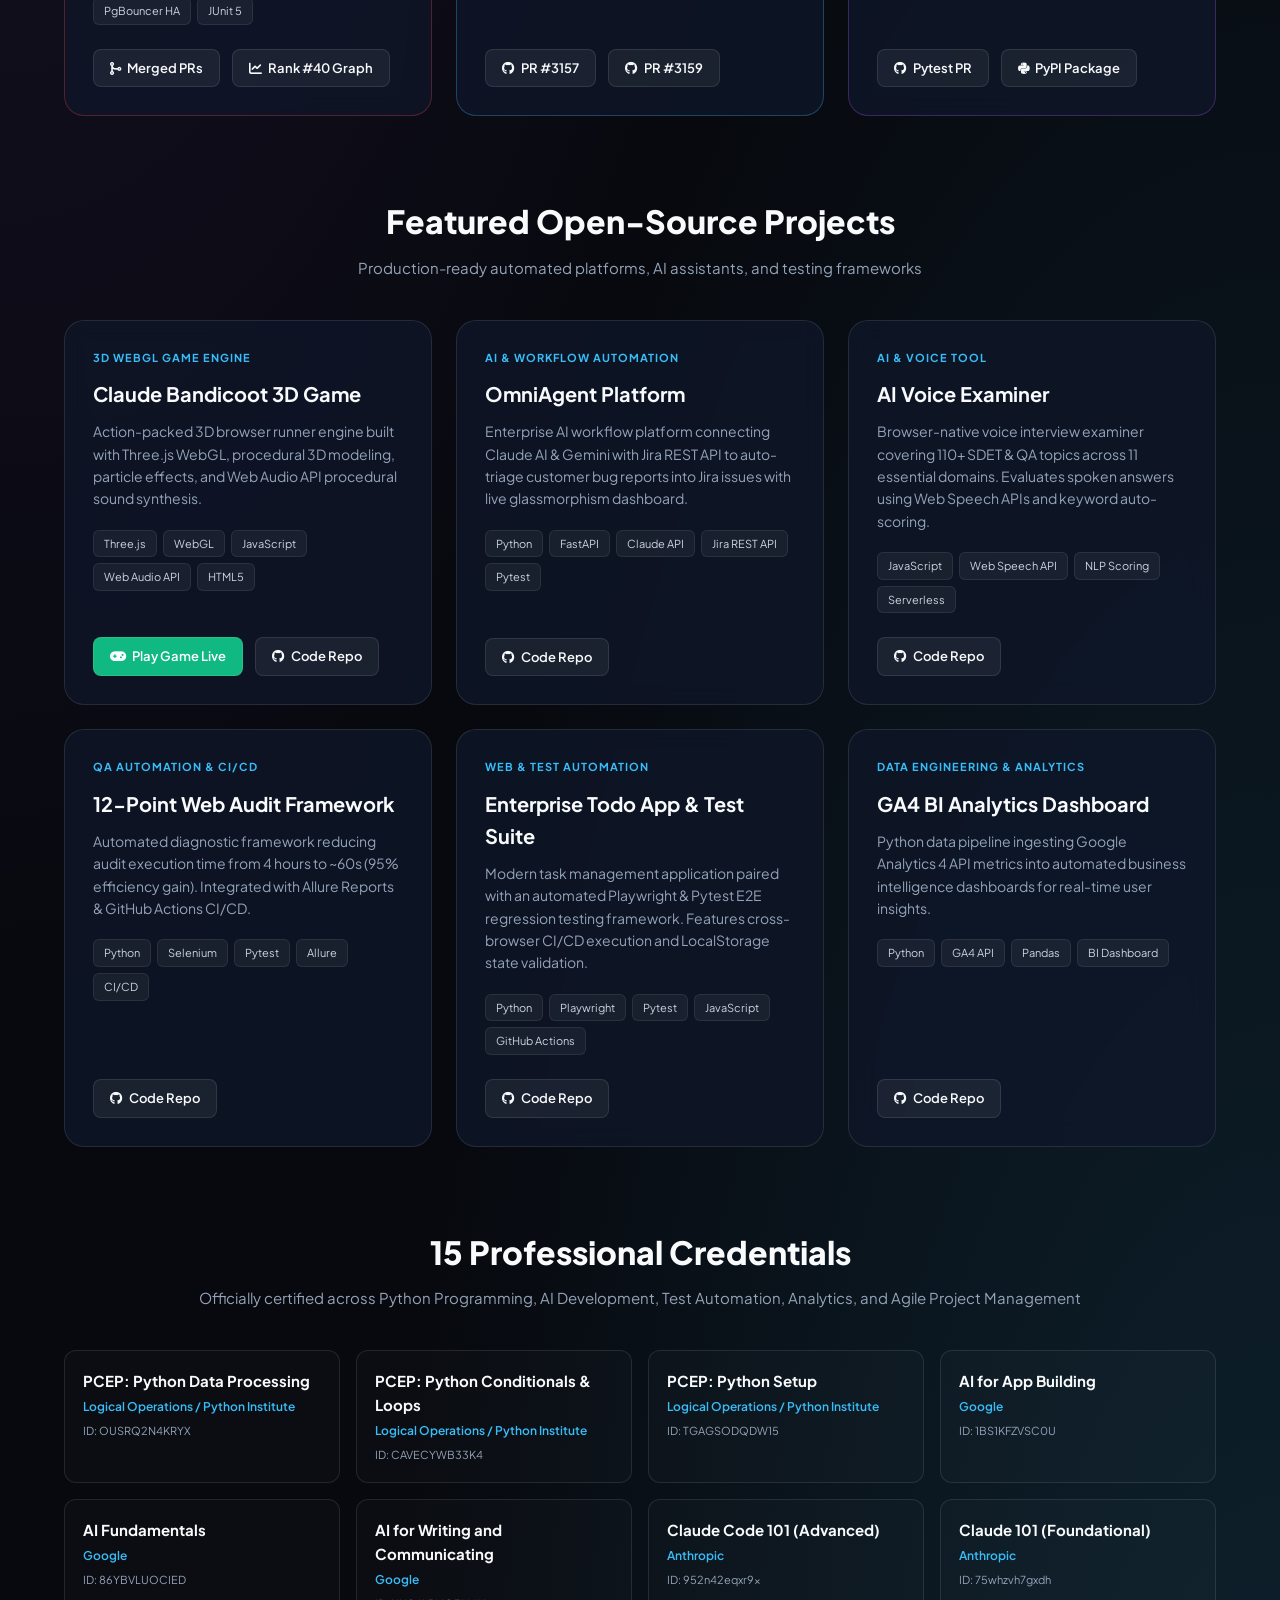
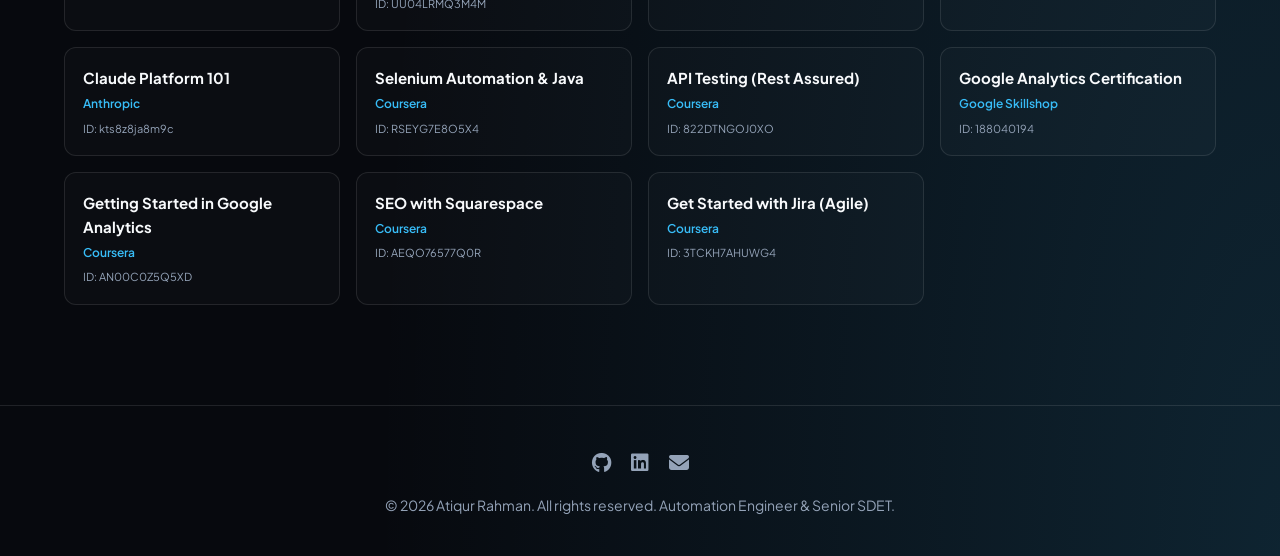
==== commit 790433af: "Add HD professional resume headshot photo to Web CV hero section" ====
--- a/index.html
+++ b/index.html
@@ -3,7 +3,7 @@
 <head>
     <meta charset="UTF-8">
     <meta name="viewport" content="width=device-width, initial-scale=1.0">
-    <meta name="description" content="Official Resume & Portfolio of Atiqur Rahman - Freelance QA Engineer, Remote SDET Automation Engineer, AI Workflow Automation Specialist & Docker/Jenkins DevOps practitioner.">
+    <meta name="description" content="Official Resume & Portfolio of Atiqur Rahman - Lead SDET, Test Automation Architect, Keycloak Core Contributor (Rank #40), Microsoft Playwright & Pytest Contributor.">
     <meta name="keywords" content="Atiqur Rahman, Atiqur Rahman SDET, Freelance QA Engineer, SDET-QA Automation Job, Remote SDET Automation Engineer, AI Workflow Automation Specialist, Docker, Jenkins, Containerization, QA Engineer Job, QA Engineer Resume, SDET Expert in Github, PCEP Certified Python Developer, Claude AI Certified, How to Use Claude API">
     <link rel="canonical" href="https://atiqur-rahman-pro.github.io/cv/" />
 
@@ -32,7 +32,8 @@
         "AI Workflow Automation Specialist",
         "SDET Expert in Github"
       ],
-      "jobTitle": "Senior SDET & Remote SDET Automation Engineer",
+      "jobTitle": "Lead SDET & Test Automation Architect | Keycloak Core Contributor",
+      "award": ["Keycloak Core Contributor Rank #40", "GitHub Pull Shark x2"],
       "worksFor": {
         "@type": "Organization",
         "name": "Intelle Hub Inc"
@@ -83,7 +84,7 @@
 
 
 
-    <title>Atiqur Rahman - Freelance QA Engineer & Remote SDET Automation Engineer</title>
+    <title>Atiqur Rahman - Lead SDET, Automation Architect & Keycloak Core Contributor</title>
 
 
 
@@ -139,8 +140,31 @@
         /* Mobile Menu Toggle */
         .menu-toggle { display: none; background: none; border: none; color: var(--text-main); font-size: 20px; cursor: pointer; }
 
+        /* Hero Avatar */
+        .hero-avatar {
+            width: 140px;
+            height: 140px;
+            margin: 0 auto 24px;
+            border-radius: 50%;
+            padding: 4px;
+            background: linear-gradient(135deg, var(--accent-cyan), var(--accent-purple));
+            box-shadow: 0 0 30px rgba(56, 189, 248, 0.4);
+            transition: transform 0.3s ease, box-shadow 0.3s ease;
+        }
+        .hero-avatar:hover {
+            transform: scale(1.05);
+            box-shadow: 0 0 40px rgba(168, 85, 247, 0.6);
+        }
+        .hero-avatar img {
+            width: 100%;
+            height: 100%;
+            border-radius: 50%;
+            object-fit: cover;
+            display: block;
+        }
+
         /* Hero Section */
-        .hero { padding: 90px 0 60px; text-align: center; }
+        .hero { padding: 70px 0 60px; text-align: center; }
         .hero-badge { display: inline-flex; align-items: center; gap: 8px; background: rgba(56, 189, 248, 0.1); border: 1px solid rgba(56, 189, 248, 0.3); color: var(--accent-cyan); padding: 6px 16px; border-radius: 30px; font-size: 13px; font-weight: 600; margin-bottom: 24px; }
         .hero h1 { font-size: 52px; font-weight: 800; line-height: 1.15; margin-bottom: 20px; }
         .hero h1 span { background: linear-gradient(135deg, var(--accent-cyan), var(--accent-purple)); -webkit-background-clip: text; -webkit-text-fill-color: transparent; }
@@ -209,16 +233,20 @@
             <div class="logo">ATIQUR RAHMAN</div>
             <button class="menu-toggle" id="menuToggle" aria-label="Toggle navigation"><i class="fa-solid fa-bars"></i></button>
             <ul class="nav-links" id="navLinks">
+                <li><a href="#opensource">Open Source</a></li>
                 <li><a href="#experience">Experience</a></li>
                 <li><a href="#projects">Projects</a></li>
                 <li><a href="#certifications">15 Certifications</a></li>
             </ul>
-            <a href="mailto:rahman.arpro@gmail.com" class="btn-hire"><i class="fa-solid fa-paper-plane"></i> Hire Me</a>
+            <a href="mailto:rahman.atiqur.pro@gmail.com" class="btn-hire"><i class="fa-solid fa-paper-plane"></i> Hire Me</a>
         </div>
     </header>
 
     <!-- Hero Section -->
     <section class="hero container">
+        <div class="hero-avatar">
+            <img src="profile_photo.png" alt="Atiqur Rahman - Senior Software QA Engineer & SDET Architect">
+        </div>
         <div class="hero-badge">
             <i class="fa-solid fa-briefcase"></i> 11+ Years Experience | 15 Professional Certifications
         </div>
@@ -245,15 +273,82 @@
         <div class="exp-card">
             <div class="exp-header">
                 <div class="exp-title">
-                    <h3>Automation Engineer / Senior SDET</h3>
-                    <div class="company"><i class="fa-solid fa-building"></i> Intelle Hub Inc • Full-time (Dhaka, Bangladesh)</div>
+                    <h3>Lead Automation Engineer / Senior SDET</h3>
+                    <div class="company"><i class="fa-solid fa-building"></i> Intelle Hub Inc • Full-time (Dhaka, Bangladesh / Remote)</div>
                 </div>
                 <div class="exp-badge"><i class="fa-solid fa-clock"></i> Mar 2015 – Present (11+ Years)</div>
             </div>
-            <p>🧪 <b>Building Reliable Software Through Smart Automation:</b> I help companies deliver bug-free software by building intelligent test automation frameworks that catch issues before users do. Specialized in Python, Selenium WebDriver, Pytest, Playwright, REST Assured, Docker containerization, Jenkins CI/CD pipelines, and GitHub Actions automation.</p>
+            <p>🧪 <b>Architecting Resilient Enterprise Test Harnesses & Upstream Quality:</b> Official Core Contributor to Red Hat Keycloak (Rank #40), Microsoft Playwright Python, and Pytest Core. 11+ years experience architecting multi-threaded Java concurrency test harnesses, network socket teardown validation, SAML 2.0 / LDAP StartTLS protocol verification, containerized CI/CD pipelines (Docker, GitHub Actions, Jenkins), and GenAI automated QA triage engines.</p>
         </div>
     </section>
 
+    <!-- Upstream Open Source Section -->
+    <section class="container" id="opensource" style="margin-bottom: 60px;">
+        <div class="section-title">
+            <h2>Upstream Open-Source Contributions</h2>
+            <p>Core code merged into foundational platforms used by millions of developers worldwide</p>
+        </div>
+
+        <div class="projects-grid">
+            <!-- Keycloak -->
+            <div class="project-card" style="border-color: rgba(239, 68, 68, 0.3);">
+                <div>
+                    <div class="project-tag" style="color: #ef4444;"><i class="fa-solid fa-shield-halved"></i> Red Hat Keycloak (Rank #40 Upstream)</div>
+                    <h3>Keycloak Core Contributor</h3>
+                    <p>Ranked #40 contributor upstream with 5 commits. Merged fixes for LDAP StartTLS concurrency deadlocks (PR #53279 - commit 3a2ecae; verified with 30-run test harness), SAML broker logout empty SLS URLs (PR #53281 - commit 8eab1ae), and PgBouncer high-availability failover (PR #53355 - commit c0ac727).</p>
+                    <div class="tech-stack">
+                        <span class="t-badge">Java Concurrency</span>
+                        <span class="t-badge">LDAP StartTLS</span>
+                        <span class="t-badge">SAML 2.0</span>
+                        <span class="t-badge">PgBouncer HA</span>
+                        <span class="t-badge">JUnit 5</span>
+                    </div>
+                </div>
+                <div class="project-links">
+                    <a href="https://github.com/keycloak/keycloak/pulls?q=is%3Apr+author%3Aatiqur-rahman-pro" target="_blank" class="p-btn"><i class="fa-solid fa-code-merge"></i> Merged PRs</a>
+                    <a href="https://github.com/keycloak/keycloak/graphs/contributors" target="_blank" class="p-btn"><i class="fa-solid fa-chart-line"></i> Rank #40 Graph</a>
+                </div>
+            </div>
+
+            <!-- Microsoft Playwright -->
+            <div class="project-card" style="border-color: rgba(56, 189, 248, 0.3);">
+                <div>
+                    <div class="project-tag" style="color: var(--accent-cyan);"><i class="fa-brands fa-microsoft"></i> Microsoft Playwright</div>
+                    <h3>Playwright Python Contributor</h3>
+                    <p>Eliminated live stack-frame memory leaks in <code>_sync_base.py</code> under high-throughput test runs (PR #3157, #3156) and resolved <code>UnicodeDecodeError</code> in <code>_network.py</code> for binary request payloads (PR #3159).</p>
+                    <div class="tech-stack">
+                        <span class="t-badge">Python</span>
+                        <span class="t-badge">Asyncio</span>
+                        <span class="t-badge">Memory Leaks</span>
+                        <span class="t-badge">Network Encodings</span>
+                    </div>
+                </div>
+                <div class="project-links">
+                    <a href="https://github.com/microsoft/playwright-python/pull/3157" target="_blank" class="p-btn"><i class="fa-brands fa-github"></i> PR #3157</a>
+                    <a href="https://github.com/microsoft/playwright-python/pull/3159" target="_blank" class="p-btn"><i class="fa-brands fa-github"></i> PR #3159</a>
+                </div>
+            </div>
+
+            <!-- Pytest & Django -->
+            <div class="project-card" style="border-color: rgba(168, 85, 247, 0.3);">
+                <div>
+                    <div class="project-tag" style="color: var(--accent-purple);"><i class="fa-solid fa-flask"></i> Pytest & Django Ecosystem</div>
+                    <h3>Pytest Core & Silk Contributor</h3>
+                    <p>Upstream contributor to Pytest test runner (PR #14797, #14804 - merged into main & 9.1.x) improving reference guides and exception formatting. Merged PR #895 in Django Silk and authored django-query-guard on PyPI.</p>
+                    <div class="tech-stack">
+                        <span class="t-badge">Pytest Core</span>
+                        <span class="t-badge">Django Silk</span>
+                        <span class="t-badge">PyPI Package</span>
+                        <span class="t-badge">N+1 Detection</span>
+                    </div>
+                </div>
+                <div class="project-links">
+                    <a href="https://github.com/pytest-dev/pytest/pull/14804" target="_blank" class="p-btn"><i class="fa-brands fa-github"></i> Pytest PR</a>
+                    <a href="https://pypi.org/project/django-query-guard/" target="_blank" class="p-btn"><i class="fa-brands fa-python"></i> PyPI Package</a>
+                </div>
+            </div>
+        </div>
+    </section>
 
     <!-- Featured Projects -->
     <section class="container" id="projects">
@@ -279,7 +374,7 @@
                     </div>
                 </div>
                 <div class="project-links">
-                    <a href="https://atiqur-rahman-pro.github.io/claude-bandicoot/" target="_blank" class="p-btn" style="background:#10b981; color:#fff"><i class="fa-solid fa-gamepad"></i> Play Game Live</a>
+                    <a href="https://bandicoot-studio.github.io/claude-bandicoot/" target="_blank" class="p-btn" style="background:#10b981; color:#fff"><i class="fa-solid fa-gamepad"></i> Play Game Live</a>
                     <a href="https://github.com/atiqur-rahman-pro/claude-bandicoot" target="_blank" class="p-btn"><i class="fa-brands fa-github"></i> Code Repo</a>
                 </div>
             </div>
@@ -473,7 +568,7 @@
             <div class="social-links">
                 <a href="https://github.com/atiqur-rahman-pro" target="_blank" aria-label="GitHub"><i class="fa-brands fa-github"></i></a>
                 <a href="https://www.linkedin.com/in/atiqur-rahman-pro" target="_blank" aria-label="LinkedIn"><i class="fa-brands fa-linkedin"></i></a>
-                <a href="mailto:rahman.arpro@gmail.com" aria-label="Email"><i class="fa-solid fa-envelope"></i></a>
+                <a href="mailto:rahman.atiqur.pro@gmail.com" aria-label="Email"><i class="fa-solid fa-envelope"></i></a>
             </div>
             <p>&copy; 2026 Atiqur Rahman. All rights reserved. Automation Engineer & Senior SDET.</p>
         </div>
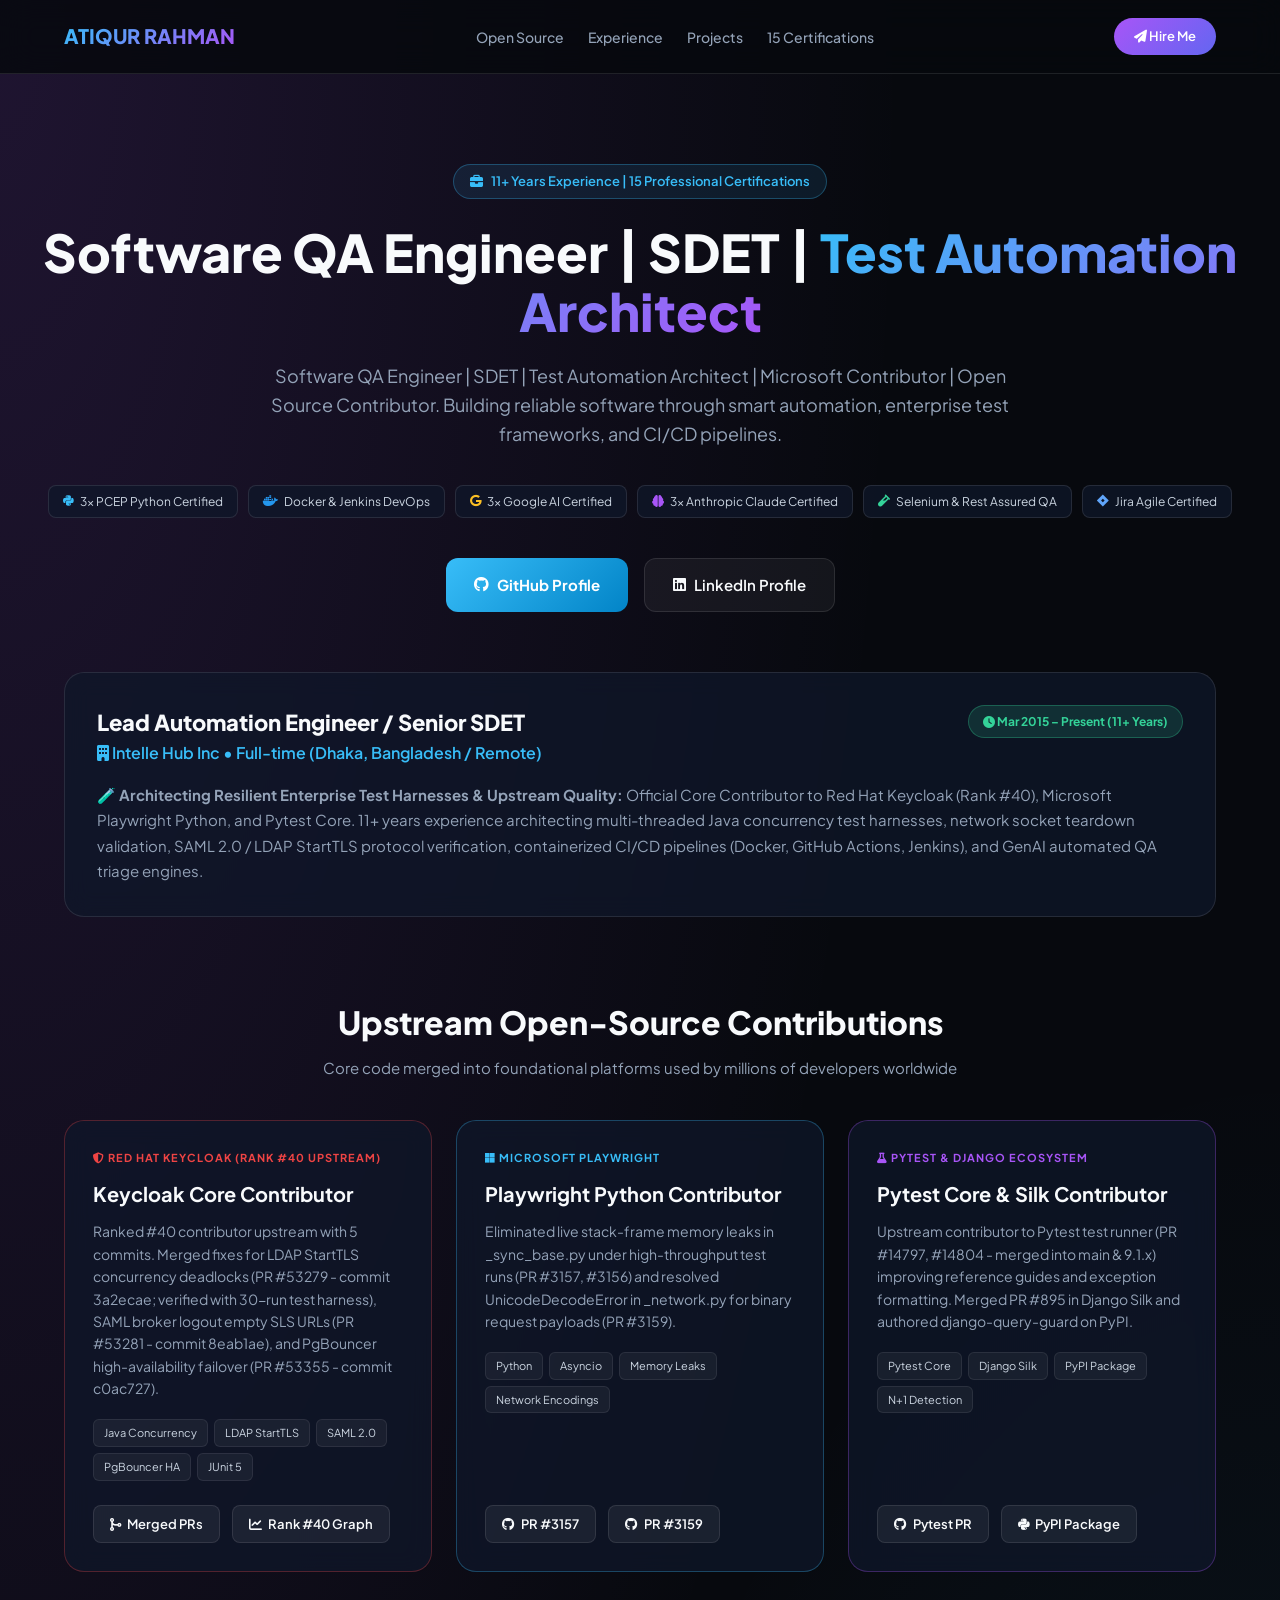
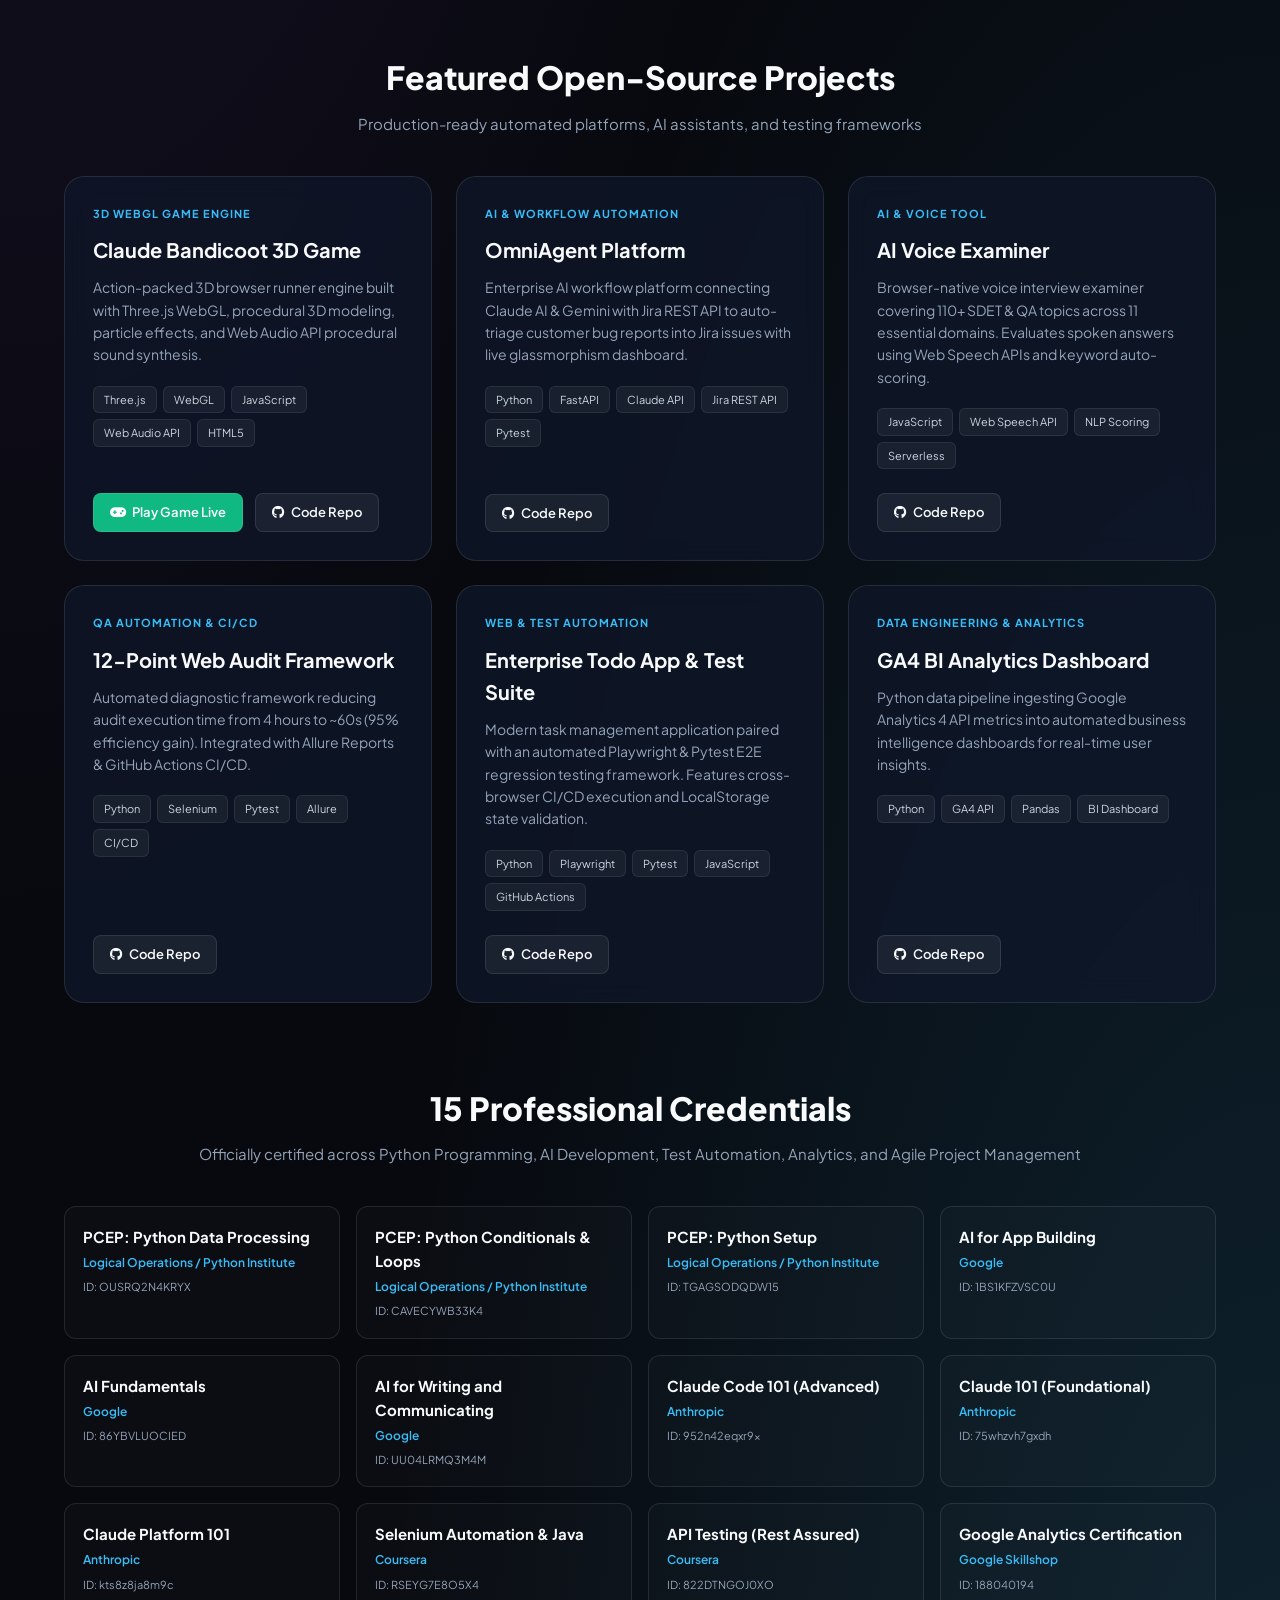
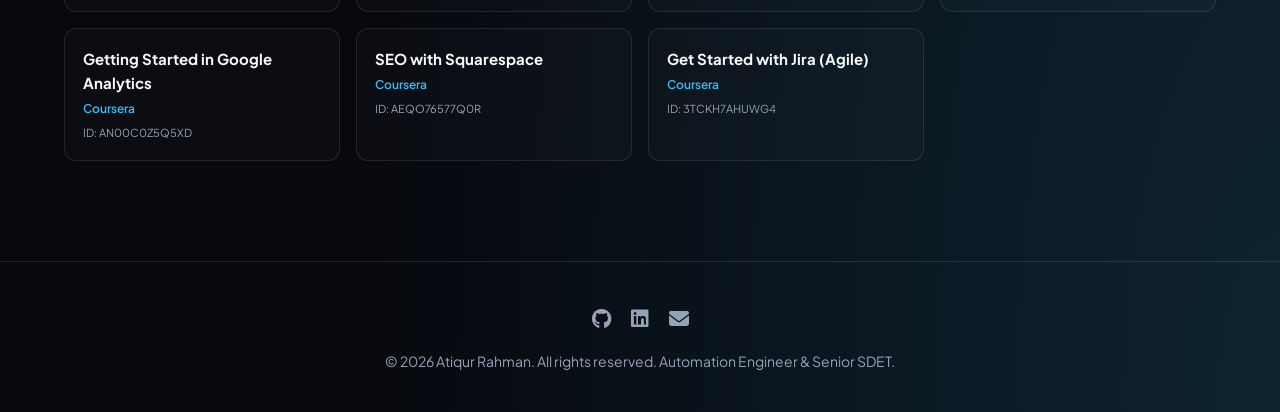
==== commit 57b4a543: "feat: add Keycloak Core Contributor (Rank #40), PRs #53279, #53281, #53355, and django-query-guard" ====
--- a/index.html
+++ b/index.html
@@ -140,31 +140,8 @@
         /* Mobile Menu Toggle */
         .menu-toggle { display: none; background: none; border: none; color: var(--text-main); font-size: 20px; cursor: pointer; }
 
-        /* Hero Avatar */
-        .hero-avatar {
-            width: 140px;
-            height: 140px;
-            margin: 0 auto 24px;
-            border-radius: 50%;
-            padding: 4px;
-            background: linear-gradient(135deg, var(--accent-cyan), var(--accent-purple));
-            box-shadow: 0 0 30px rgba(56, 189, 248, 0.4);
-            transition: transform 0.3s ease, box-shadow 0.3s ease;
-        }
-        .hero-avatar:hover {
-            transform: scale(1.05);
-            box-shadow: 0 0 40px rgba(168, 85, 247, 0.6);
-        }
-        .hero-avatar img {
-            width: 100%;
-            height: 100%;
-            border-radius: 50%;
-            object-fit: cover;
-            display: block;
-        }
-
         /* Hero Section */
-        .hero { padding: 70px 0 60px; text-align: center; }
+        .hero { padding: 90px 0 60px; text-align: center; }
         .hero-badge { display: inline-flex; align-items: center; gap: 8px; background: rgba(56, 189, 248, 0.1); border: 1px solid rgba(56, 189, 248, 0.3); color: var(--accent-cyan); padding: 6px 16px; border-radius: 30px; font-size: 13px; font-weight: 600; margin-bottom: 24px; }
         .hero h1 { font-size: 52px; font-weight: 800; line-height: 1.15; margin-bottom: 20px; }
         .hero h1 span { background: linear-gradient(135deg, var(--accent-cyan), var(--accent-purple)); -webkit-background-clip: text; -webkit-text-fill-color: transparent; }
@@ -238,15 +215,12 @@
                 <li><a href="#projects">Projects</a></li>
                 <li><a href="#certifications">15 Certifications</a></li>
             </ul>
-            <a href="mailto:rahman.atiqur.pro@gmail.com" class="btn-hire"><i class="fa-solid fa-paper-plane"></i> Hire Me</a>
+            <a href="mailto:rahman.arpro@gmail.com" class="btn-hire"><i class="fa-solid fa-paper-plane"></i> Hire Me</a>
         </div>
     </header>
 
     <!-- Hero Section -->
     <section class="hero container">
-        <div class="hero-avatar">
-            <img src="profile_photo.png" alt="Atiqur Rahman - Senior Software QA Engineer & SDET Architect">
-        </div>
         <div class="hero-badge">
             <i class="fa-solid fa-briefcase"></i> 11+ Years Experience | 15 Professional Certifications
         </div>
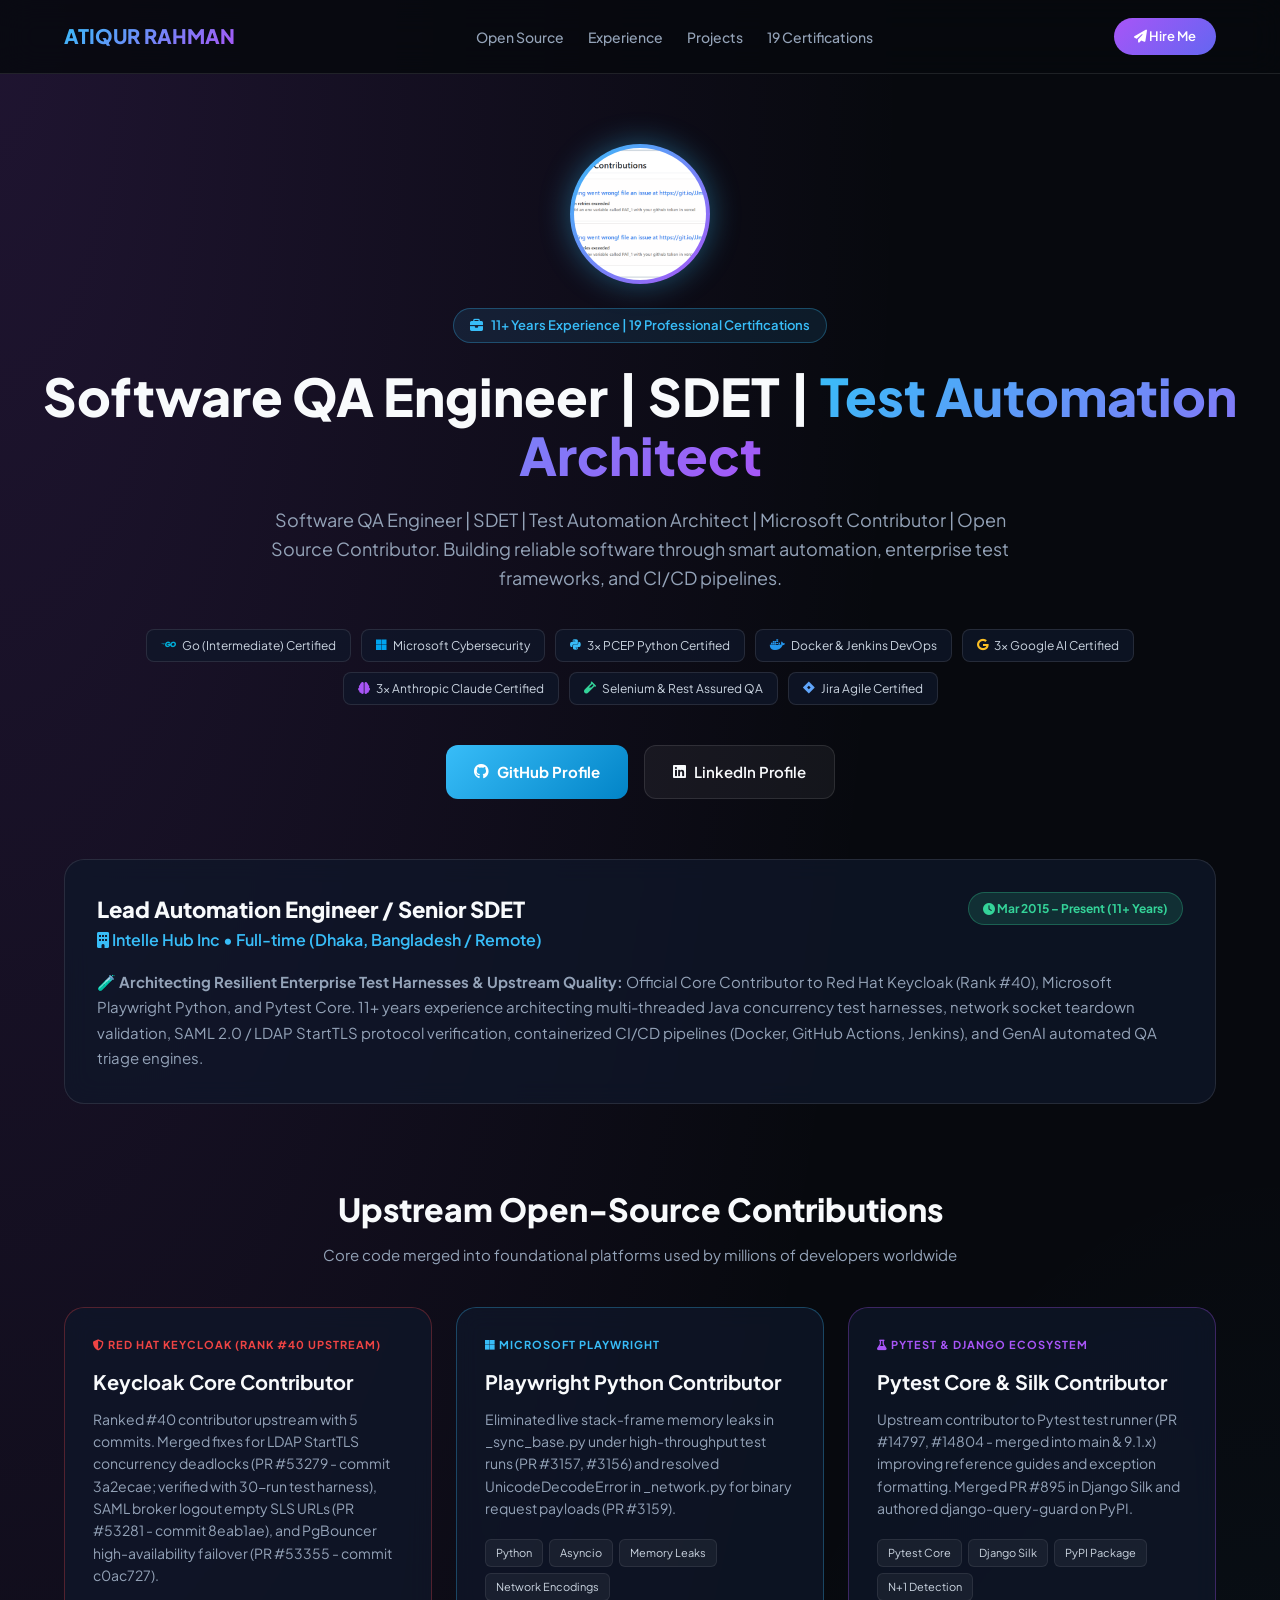
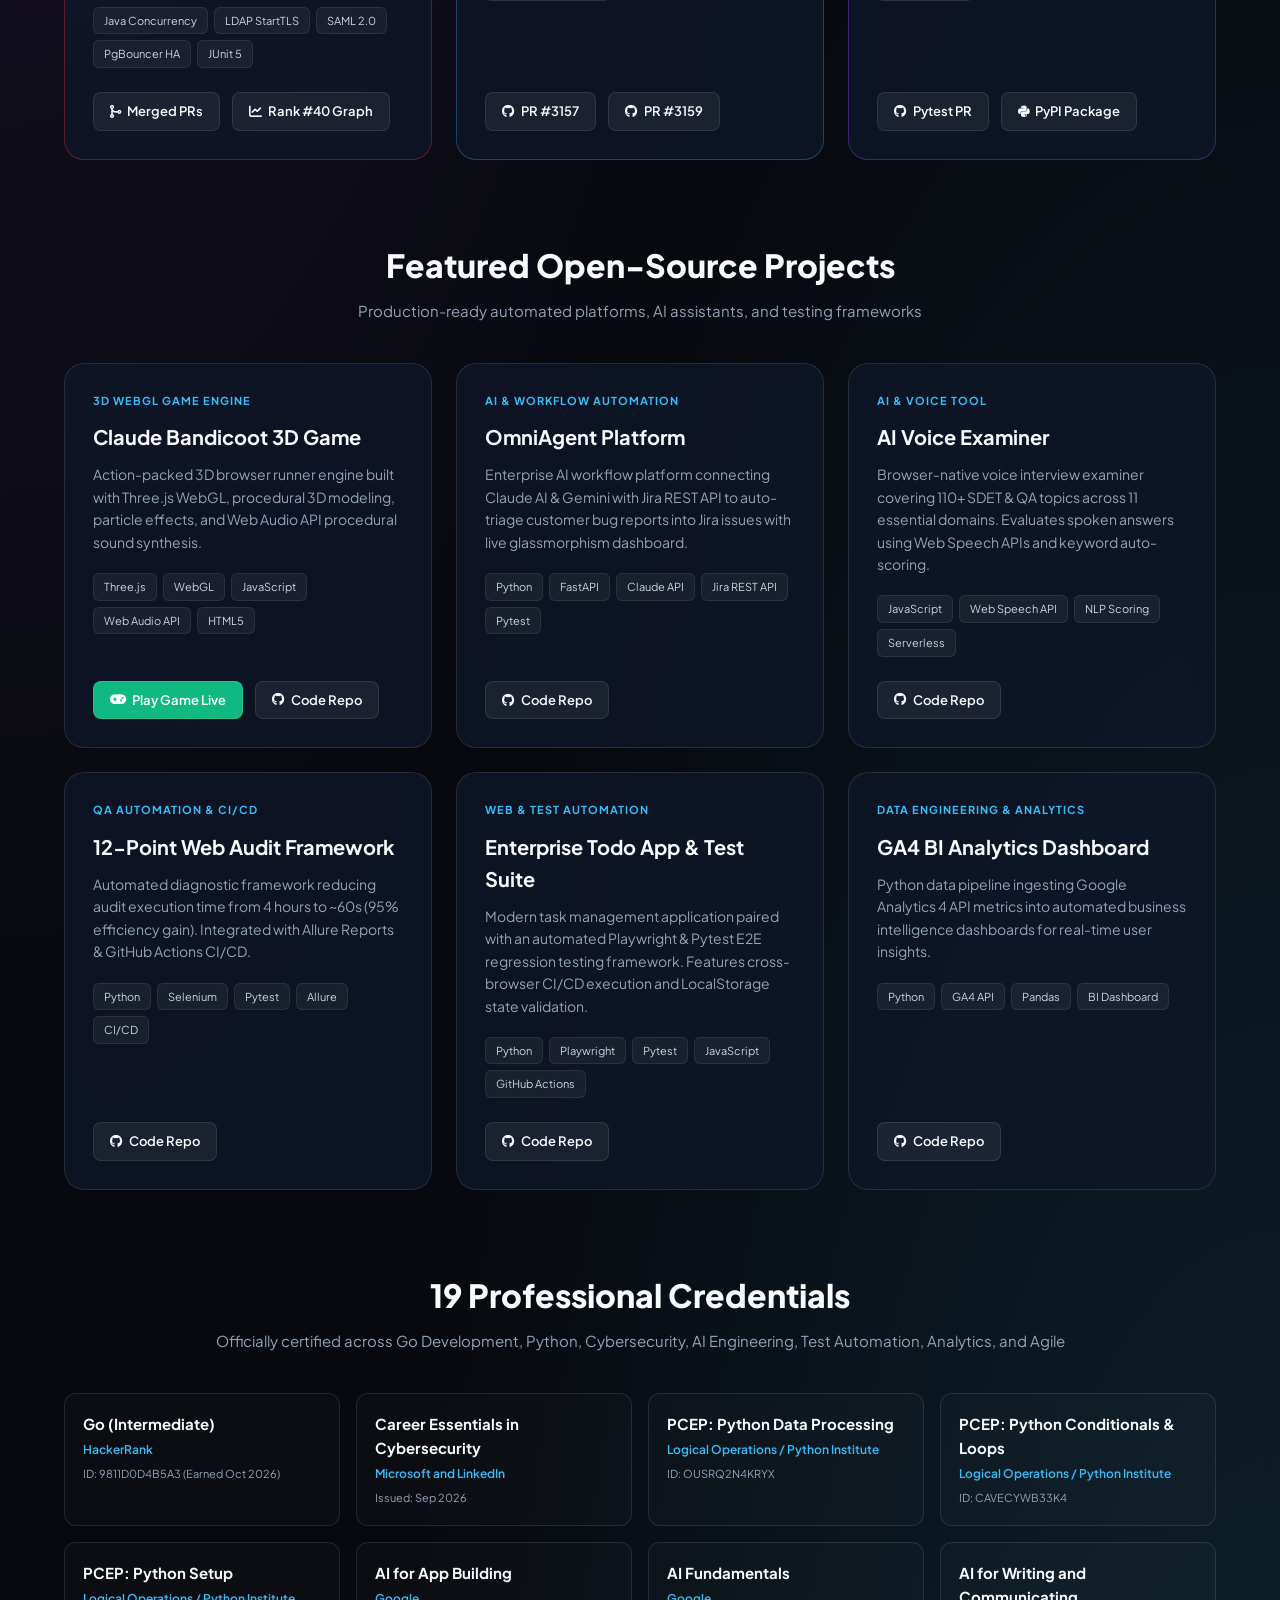
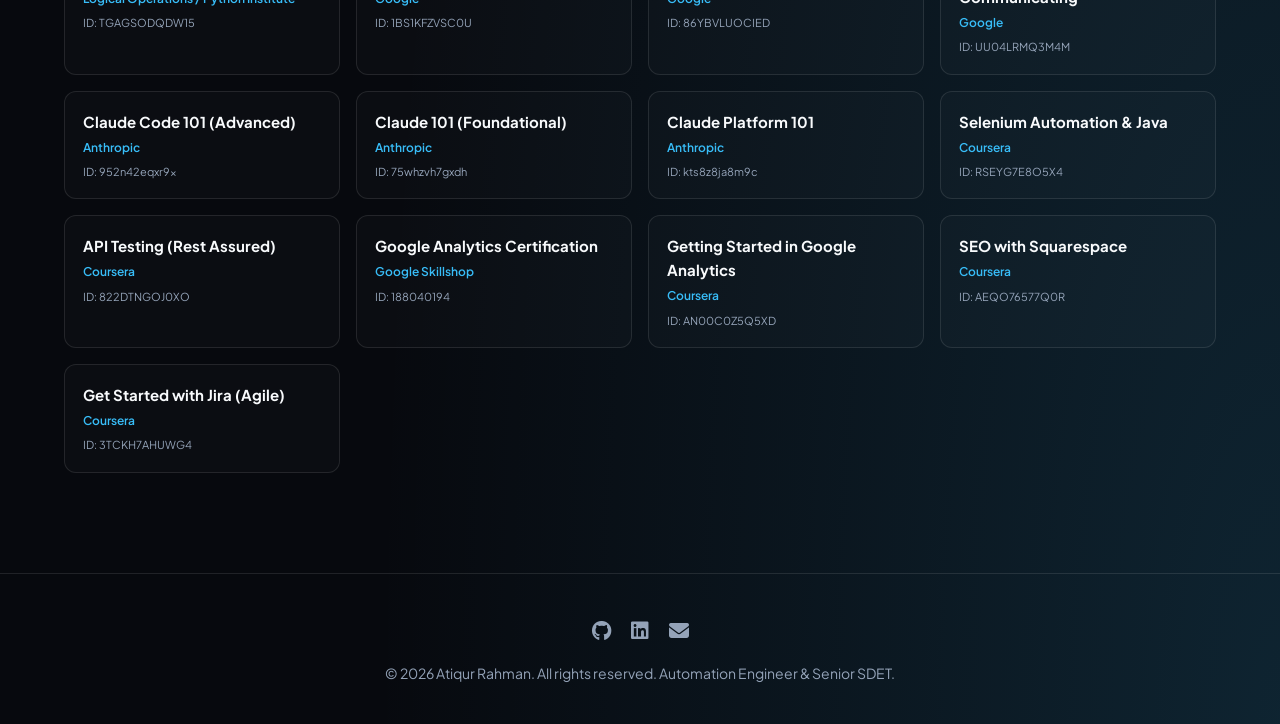
==== commit 703fd601: "docs: update certifications to 19, add Go Intermediate and Microsoft Cybersecurity" ====
--- a/index.html
+++ b/index.html
@@ -10,7 +10,7 @@
     <!-- OpenGraph Metadata for Social & Search Engines -->
     <meta property="og:type" content="profile">
     <meta property="og:title" content="Atiqur Rahman | Software QA Engineer | SDET | Test Automation Architect | Microsoft Contributor">
-    <meta property="og:description" content="Software QA Engineer, SDET, Test Automation Architect, Microsoft Contributor, and Open Source Contributor. 11+ years experience & 15 professional certifications.">
+    <meta property="og:description" content="Software QA Engineer, SDET, Test Automation Architect, Microsoft Contributor, and Open Source Contributor. 11+ years experience & 19 professional certifications.">
     <meta property="og:url" content="https://atiqur-rahman-pro.github.io/cv/">
     <meta property="og:site_name" content="Atiqur Rahman - Software QA Engineer & SDET Architect">
     <meta property="og:image" content="https://atiqur-rahman-pro.github.io/cv/ai_automation_info_banner.jpg">
@@ -140,8 +140,31 @@
         /* Mobile Menu Toggle */
         .menu-toggle { display: none; background: none; border: none; color: var(--text-main); font-size: 20px; cursor: pointer; }
 
+        /* Hero Avatar */
+        .hero-avatar {
+            width: 140px;
+            height: 140px;
+            margin: 0 auto 24px;
+            border-radius: 50%;
+            padding: 4px;
+            background: linear-gradient(135deg, var(--accent-cyan), var(--accent-purple));
+            box-shadow: 0 0 30px rgba(56, 189, 248, 0.4);
+            transition: transform 0.3s ease, box-shadow 0.3s ease;
+        }
+        .hero-avatar:hover {
+            transform: scale(1.05);
+            box-shadow: 0 0 40px rgba(168, 85, 247, 0.6);
+        }
+        .hero-avatar img {
+            width: 100%;
+            height: 100%;
+            border-radius: 50%;
+            object-fit: cover;
+            display: block;
+        }
+
         /* Hero Section */
-        .hero { padding: 90px 0 60px; text-align: center; }
+        .hero { padding: 70px 0 60px; text-align: center; }
         .hero-badge { display: inline-flex; align-items: center; gap: 8px; background: rgba(56, 189, 248, 0.1); border: 1px solid rgba(56, 189, 248, 0.3); color: var(--accent-cyan); padding: 6px 16px; border-radius: 30px; font-size: 13px; font-weight: 600; margin-bottom: 24px; }
         .hero h1 { font-size: 52px; font-weight: 800; line-height: 1.15; margin-bottom: 20px; }
         .hero h1 span { background: linear-gradient(135deg, var(--accent-cyan), var(--accent-purple)); -webkit-background-clip: text; -webkit-text-fill-color: transparent; }
@@ -213,21 +236,26 @@
                 <li><a href="#opensource">Open Source</a></li>
                 <li><a href="#experience">Experience</a></li>
                 <li><a href="#projects">Projects</a></li>
-                <li><a href="#certifications">15 Certifications</a></li>
+                <li><a href="#certifications">19 Certifications</a></li>
             </ul>
-            <a href="mailto:rahman.arpro@gmail.com" class="btn-hire"><i class="fa-solid fa-paper-plane"></i> Hire Me</a>
+            <a href="mailto:rahman.atiqur.pro@gmail.com" class="btn-hire"><i class="fa-solid fa-paper-plane"></i> Hire Me</a>
         </div>
     </header>
 
     <!-- Hero Section -->
     <section class="hero container">
+        <div class="hero-avatar">
+            <img src="profile_photo.png" alt="Atiqur Rahman - Senior Software QA Engineer & SDET Architect">
+        </div>
         <div class="hero-badge">
-            <i class="fa-solid fa-briefcase"></i> 11+ Years Experience | 15 Professional Certifications
+            <i class="fa-solid fa-briefcase"></i> 11+ Years Experience | 19 Professional Certifications
         </div>
         <h1>Software QA Engineer | SDET | <span>Test Automation Architect</span></h1>
         <p>Software QA Engineer | SDET | Test Automation Architect | Microsoft Contributor | Open Source Contributor. Building reliable software through smart automation, enterprise test frameworks, and CI/CD pipelines.</p>
 
         <div class="cert-ribbon">
+            <div class="cert-chip"><i class="fa-brands fa-golang" style="color:#00add8"></i> Go (Intermediate) Certified</div>
+            <div class="cert-chip"><i class="fa-brands fa-microsoft" style="color:#00a4ef"></i> Microsoft Cybersecurity</div>
             <div class="cert-chip"><i class="fa-brands fa-python" style="color:#38bdf8"></i> 3x PCEP Python Certified</div>
             <div class="cert-chip"><i class="fa-brands fa-docker" style="color:#2496ed"></i> Docker & Jenkins DevOps</div>
             <div class="cert-chip"><i class="fa-brands fa-google" style="color:#fbbf24"></i> 3x Google AI Certified</div>
@@ -452,11 +480,21 @@
     <!-- Certifications Matrix (All 15 Certifications) -->
     <section class="container" id="certifications">
         <div class="section-title">
-            <h2>15 Professional Credentials</h2>
-            <p>Officially certified across Python Programming, AI Development, Test Automation, Analytics, and Agile Project Management</p>
+            <h2>19 Professional Credentials</h2>
+            <p>Officially certified across Go Development, Python, Cybersecurity, AI Engineering, Test Automation, Analytics, and Agile</p>
         </div>
 
         <div class="cert-grid">
+            <div class="cert-card">
+                <h4>Go (Intermediate)</h4>
+                <div class="org">HackerRank</div>
+                <div class="id">ID: 9811D0D4B5A3 (Earned Oct 2026)</div>
+            </div>
+            <div class="cert-card">
+                <h4>Career Essentials in Cybersecurity</h4>
+                <div class="org">Microsoft and LinkedIn</div>
+                <div class="id">Issued: Sep 2026</div>
+            </div>
             <div class="cert-card">
                 <h4>PCEP: Python Data Processing</h4>
                 <div class="org">Logical Operations / Python Institute</div>
